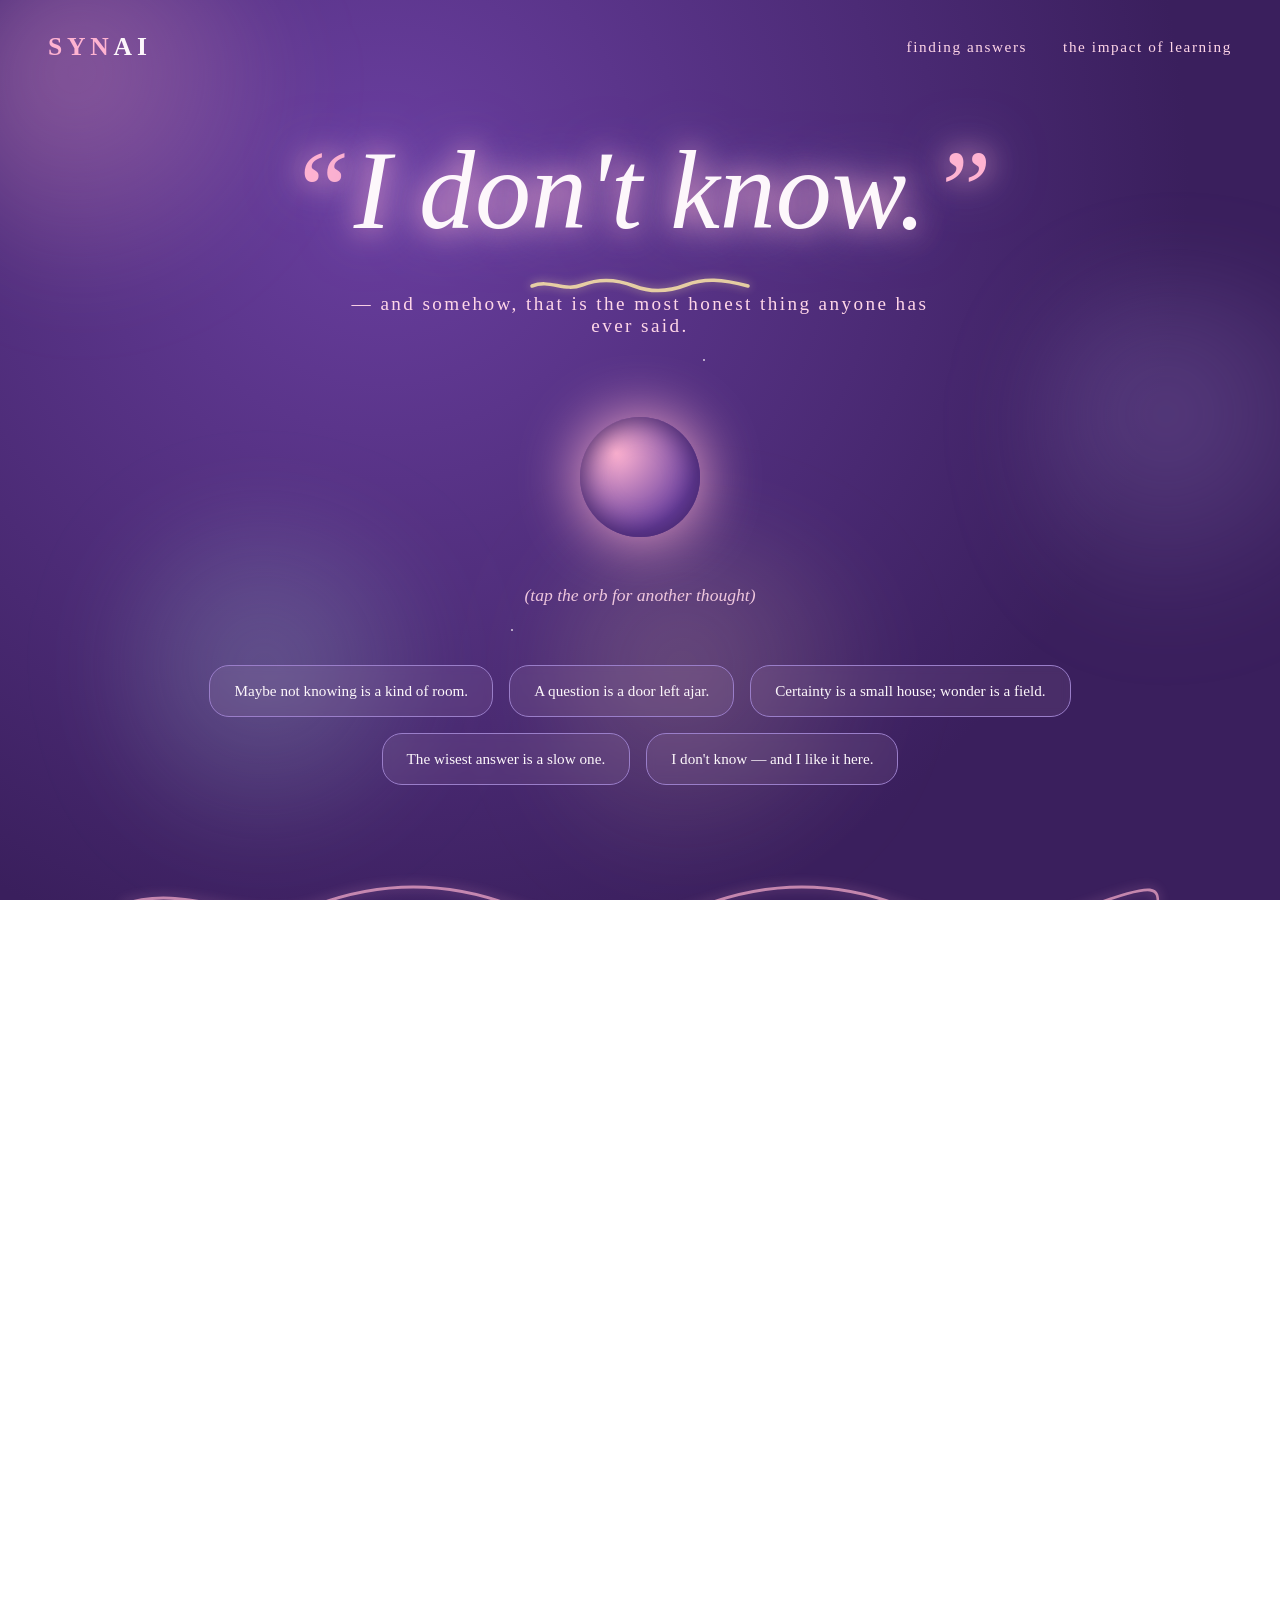
==== index.html @ f1723dc4 "Add playful squiggles, drifting blobs, and interactive cursor sparkles - Self-drawing hand-drawn squ" ====
<!DOCTYPE html>
<html lang="en">
<head>
<meta charset="UTF-8">
<title>Synai.com — I don't know.</title>
<style>
  :root {
    --purple-deep: #3a1f5d;
    --purple: #6a3fa0;
    --purple-soft: #9a7ec9;
    --pink: #ffd6e8;
    --pink-bright: #ffb3d1;
    --cream: #fdf7fb;
    --gold: #ffe9a8;
    --mint: #b8f0e0;
  }
  * { box-sizing: border-box; margin: 0; padding: 0; }
  html, body {
    height: 100%;
    font-family: 'Georgia', serif;
    background: radial-gradient(circle at 30% 20%, var(--purple) 0%, var(--purple-deep) 70%);
    color: var(--cream);
    overflow-x: hidden;
  }
  .stars {
    position: fixed;
    inset: 0;
    background-image:
      radial-gradient(1px 1px at 20% 30%, var(--pink) 50%, transparent 51%),
      radial-gradient(1px 1px at 70% 80%, var(--pink-bright) 50%, transparent 51%),
      radial-gradient(1.5px 1.5px at 40% 70%, var(--cream) 50%, transparent 51%),
      radial-gradient(1px 1px at 85% 15%, var(--pink) 50%, transparent 51%),
      radial-gradient(1px 1px at 10% 85%, var(--pink-bright) 50%, transparent 51%),
      radial-gradient(2px 2px at 55% 40%, var(--cream) 50%, transparent 51%);
    opacity: 0.6;
    animation: twinkle 4s ease-in-out infinite alternate;
    pointer-events: none;
  }
  @keyframes twinkle {
    from { opacity: 0.3; }
    to   { opacity: 0.8; }
  }
  header {
    padding: 2rem 3rem;
    display: flex;
    justify-content: space-between;
    align-items: center;
    position: relative;
    z-index: 2;
  }
  .logo {
    font-size: 1.6rem;
    letter-spacing: 0.3rem;
    color: var(--pink-bright);
    font-weight: bold;
  }
  .logo span { color: var(--cream); }
  nav a {
    color: var(--pink);
    text-decoration: none;
    margin-left: 2rem;
    font-size: 0.95rem;
    letter-spacing: 0.1rem;
    transition: color 0.2s;
  }
  nav a:hover { color: var(--cream); }

  main {
    min-height: 70vh;
    display: flex;
    flex-direction: column;
    align-items: center;
    justify-content: center;
    text-align: center;
    padding: 2rem;
    position: relative;
    z-index: 2;
  }
  h1 {
    font-size: clamp(3rem, 10vw, 7rem);
    font-style: italic;
    font-weight: normal;
    color: var(--cream);
    text-shadow: 0 0 30px var(--pink-bright), 0 0 60px var(--purple-soft);
    margin-bottom: 1rem;
    animation: float 6s ease-in-out infinite;
  }
  @keyframes float {
    0%, 100% { transform: translateY(0); }
    50%      { transform: translateY(-10px); }
  }
  h1::before { content: "\201C"; color: var(--pink-bright); margin-right: 0.2rem; }
  h1::after  { content: "\201D"; color: var(--pink-bright); margin-left: 0.2rem; }

  .subtitle {
    font-size: 1.2rem;
    color: var(--pink);
    margin-bottom: 3rem;
    letter-spacing: 0.15rem;
    max-width: 600px;
  }

  .orb {
    width: 120px;
    height: 120px;
    border-radius: 50%;
    background: radial-gradient(circle at 30% 30%, var(--pink-bright), var(--purple) 70%);
    box-shadow: 0 0 60px var(--pink-bright), inset 0 0 30px var(--purple-deep);
    margin: 2rem auto;
    cursor: pointer;
    transition: transform 0.3s;
    animation: pulse 3s ease-in-out infinite;
  }
  .orb:hover { transform: scale(1.1) rotate(15deg); }
  @keyframes pulse {
    0%, 100% { box-shadow: 0 0 40px var(--pink-bright), inset 0 0 30px var(--purple-deep); }
    50%      { box-shadow: 0 0 80px var(--pink-bright), inset 0 0 40px var(--purple-deep); }
  }

  .whisper {
    font-style: italic;
    color: var(--pink);
    min-height: 2rem;
    font-size: 1.1rem;
    margin-top: 1rem;
    opacity: 0.9;
  }

  .thoughts {
    display: flex;
    flex-wrap: wrap;
    justify-content: center;
    gap: 1rem;
    max-width: 900px;
    margin: 3rem auto;
    padding: 0 1rem;
  }
  .thought {
    background: rgba(255, 214, 232, 0.08);
    border: 1px solid var(--purple-soft);
    border-radius: 20px;
    padding: 1rem 1.5rem;
    color: var(--cream);
    font-size: 0.95rem;
    backdrop-filter: blur(4px);
    transition: all 0.3s;
  }
  .thought:hover {
    background: rgba(255, 179, 209, 0.2);
    transform: translateY(-4px);
    border-color: var(--pink-bright);
  }

  /* ───── Dashboard ───── */
  .dashboard {
    position: relative;
    z-index: 2;
    max-width: 1200px;
    margin: 4rem auto 2rem;
    padding: 3rem 2rem;
    background: rgba(58, 31, 93, 0.45);
    border-top: 1px solid var(--purple-soft);
    border-bottom: 1px solid var(--purple-soft);
    backdrop-filter: blur(6px);
  }
  .dashboard h2 {
    font-size: 2.2rem;
    font-style: italic;
    color: var(--pink-bright);
    text-align: center;
    margin-bottom: 0.5rem;
    font-weight: normal;
  }
  .dashboard .tagline {
    text-align: center;
    color: var(--pink);
    font-size: 0.95rem;
    margin-bottom: 2.5rem;
    letter-spacing: 0.1rem;
  }
  .stat-row {
    display: grid;
    grid-template-columns: repeat(auto-fit, minmax(180px, 1fr));
    gap: 1rem;
    margin-bottom: 2.5rem;
  }
  .stat {
    text-align: center;
    padding: 1.2rem;
    border-radius: 14px;
    background: linear-gradient(145deg, rgba(255,179,209,0.12), rgba(154,126,201,0.12));
    border: 1px solid var(--purple-soft);
  }
  .stat .num {
    font-size: 2rem;
    color: var(--pink-bright);
    font-weight: bold;
    display: block;
  }
  .stat .label {
    font-size: 0.8rem;
    color: var(--cream);
    letter-spacing: 0.15rem;
    text-transform: uppercase;
    margin-top: 0.3rem;
    display: block;
  }

  .grid {
    display: grid;
    grid-template-columns: repeat(auto-fit, minmax(260px, 1fr));
    gap: 1.2rem;
    margin-bottom: 2.5rem;
  }
  .card {
    background: rgba(253, 247, 251, 0.06);
    border: 1px solid var(--purple-soft);
    border-radius: 16px;
    padding: 1.3rem;
    transition: all 0.3s;
  }
  .card:hover {
    transform: translateY(-6px);
    border-color: var(--pink-bright);
    box-shadow: 0 10px 40px rgba(255, 179, 209, 0.25);
  }
  .card .avatar {
    width: 52px;
    height: 52px;
    border-radius: 50%;
    display: inline-flex;
    align-items: center;
    justify-content: center;
    font-size: 1.4rem;
    font-weight: bold;
    color: var(--purple-deep);
    background: radial-gradient(circle at 30% 30%, var(--pink), var(--pink-bright));
    margin-bottom: 0.8rem;
  }
  .card h3 {
    color: var(--cream);
    font-size: 1.1rem;
    margin-bottom: 0.1rem;
  }
  .card .role {
    color: var(--purple-soft);
    font-size: 0.8rem;
    letter-spacing: 0.1rem;
    text-transform: uppercase;
    margin-bottom: 0.8rem;
  }
  .card blockquote {
    color: var(--pink);
    font-style: italic;
    font-size: 0.92rem;
    border-left: 2px solid var(--pink-bright);
    padding-left: 0.8rem;
    margin-bottom: 0.8rem;
    line-height: 1.5;
  }
  .card .meta {
    display: flex;
    justify-content: space-between;
    align-items: center;
    font-size: 0.78rem;
    color: var(--cream);
    opacity: 0.8;
    margin-top: 0.6rem;
  }
  .bar {
    height: 6px;
    background: rgba(255, 214, 232, 0.15);
    border-radius: 3px;
    overflow: hidden;
    margin-top: 0.4rem;
  }
  .bar > span {
    display: block;
    height: 100%;
    background: linear-gradient(90deg, var(--purple-soft), var(--pink-bright));
    border-radius: 3px;
  }
  .bar-label {
    font-size: 0.72rem;
    color: var(--purple-soft);
    letter-spacing: 0.1rem;
    text-transform: uppercase;
    margin-top: 0.8rem;
  }

  table.ranking {
    width: 100%;
    border-collapse: collapse;
    font-size: 0.9rem;
    color: var(--cream);
  }
  table.ranking th, table.ranking td {
    padding: 0.7rem 0.8rem;
    text-align: left;
    border-bottom: 1px solid rgba(154, 126, 201, 0.3);
  }
  table.ranking th {
    color: var(--pink-bright);
    font-weight: normal;
    letter-spacing: 0.1rem;
    text-transform: uppercase;
    font-size: 0.75rem;
  }
  table.ranking tr:hover td { background: rgba(255, 179, 209, 0.06); }
  table.ranking td.rank { color: var(--pink-bright); font-weight: bold; width: 40px; }

  /* ───── Feature sections ───── */
  .feature {
    position: relative;
    z-index: 2;
    max-width: 1100px;
    margin: 4rem auto;
    padding: 3rem 2rem;
    text-align: center;
  }
  .feature h2 {
    font-size: clamp(2rem, 5vw, 3rem);
    font-style: italic;
    font-weight: normal;
    color: var(--cream);
    margin-bottom: 0.3rem;
    text-shadow: 0 0 25px var(--purple-soft);
  }
  .feature .kicker {
    color: var(--pink-bright);
    font-size: 0.8rem;
    letter-spacing: 0.4rem;
    text-transform: uppercase;
    margin-bottom: 0.4rem;
    display: block;
  }
  .feature .intro {
    color: var(--pink);
    max-width: 640px;
    margin: 0 auto 2.5rem;
    font-size: 1rem;
    line-height: 1.7;
  }

  /* Compass (finding answers) */
  .compass {
    width: 180px;
    height: 180px;
    margin: 1rem auto;
    border-radius: 50%;
    background:
      radial-gradient(circle at 50% 50%, var(--cream) 0 6px, transparent 7px),
      conic-gradient(from 0deg, var(--pink-bright), var(--purple-soft), var(--pink), var(--purple), var(--pink-bright));
    position: relative;
    cursor: pointer;
    box-shadow: 0 0 50px var(--pink-bright), inset 0 0 30px var(--purple-deep);
    transition: transform 0.6s cubic-bezier(.2,.9,.3,1.3);
    animation: float 7s ease-in-out infinite;
  }
  .compass::before {
    content: "";
    position: absolute;
    inset: 12px;
    border-radius: 50%;
    background: radial-gradient(circle at 40% 35%, var(--purple) 0%, var(--purple-deep) 80%);
  }
  .compass::after {
    content: "\2726";
    position: absolute;
    inset: 0;
    display: flex;
    align-items: center;
    justify-content: center;
    color: var(--pink-bright);
    font-size: 2.5rem;
    text-shadow: 0 0 20px var(--pink);
  }
  .compass:hover { transform: rotate(45deg) scale(1.05); }

  .scripture {
    max-width: 620px;
    margin: 1.5rem auto 0;
    padding: 1.5rem 1.8rem;
    background: rgba(255, 214, 232, 0.08);
    border: 1px solid var(--purple-soft);
    border-radius: 18px;
    color: var(--cream);
    font-style: italic;
    line-height: 1.65;
    min-height: 120px;
    transition: opacity 0.3s;
  }
  .scripture .ref {
    display: block;
    margin-top: 0.8rem;
    font-style: normal;
    color: var(--pink-bright);
    font-size: 0.85rem;
    letter-spacing: 0.15rem;
    text-transform: uppercase;
  }

  .principles {
    display: grid;
    grid-template-columns: repeat(auto-fit, minmax(220px, 1fr));
    gap: 1rem;
    margin-top: 2.5rem;
    text-align: left;
  }
  .principle {
    background: rgba(253, 247, 251, 0.05);
    border: 1px solid var(--purple-soft);
    border-radius: 14px;
    padding: 1.2rem;
    transition: all 0.3s;
  }
  .principle:hover {
    border-color: var(--pink-bright);
    transform: translateY(-4px);
    background: rgba(255, 179, 209, 0.08);
  }
  .principle .icon {
    font-size: 1.6rem;
    margin-bottom: 0.5rem;
    display: block;
  }
  .principle h4 {
    color: var(--pink-bright);
    font-weight: normal;
    letter-spacing: 0.08rem;
    font-size: 1rem;
    margin-bottom: 0.4rem;
  }
  .principle p {
    color: var(--cream);
    font-size: 0.88rem;
    line-height: 1.55;
    opacity: 0.9;
  }

  /* Impact of learning */
  .habits {
    display: grid;
    grid-template-columns: repeat(auto-fit, minmax(200px, 1fr));
    gap: 1rem;
    margin: 1rem 0 2.5rem;
    text-align: left;
  }
  .habit {
    background: linear-gradient(145deg, rgba(255,179,209,0.10), rgba(106,63,160,0.15));
    border: 1px solid var(--purple-soft);
    border-radius: 14px;
    padding: 1.2rem;
    position: relative;
    transition: all 0.3s;
  }
  .habit:hover {
    transform: translateY(-4px);
    border-color: var(--pink-bright);
    box-shadow: 0 10px 30px rgba(255,179,209,0.2);
  }
  .habit .min {
    position: absolute;
    top: 0.8rem;
    right: 0.9rem;
    font-size: 0.72rem;
    color: var(--pink-bright);
    letter-spacing: 0.12rem;
    background: rgba(58, 31, 93, 0.6);
    padding: 0.2rem 0.5rem;
    border-radius: 10px;
    border: 1px solid var(--purple-soft);
  }
  .habit h4 {
    color: var(--cream);
    font-size: 1rem;
    margin-bottom: 0.4rem;
  }
  .habit p {
    color: var(--pink);
    font-size: 0.86rem;
    line-height: 1.55;
  }

  .spark {
    display: inline-block;
    margin: 1rem 0;
    padding: 0.9rem 2rem;
    background: linear-gradient(90deg, var(--pink-bright), var(--purple-soft));
    color: var(--purple-deep);
    border: none;
    border-radius: 40px;
    font-size: 1rem;
    letter-spacing: 0.15rem;
    text-transform: uppercase;
    font-weight: bold;
    cursor: pointer;
    transition: transform 0.2s, box-shadow 0.2s;
    box-shadow: 0 0 25px rgba(255,179,209,0.5);
  }
  .spark:hover { transform: translateY(-3px); box-shadow: 0 0 40px var(--pink-bright); }

  .motivation {
    margin-top: 1.2rem;
    min-height: 3rem;
    font-style: italic;
    color: var(--cream);
    font-size: 1.1rem;
    max-width: 620px;
    margin-left: auto;
    margin-right: auto;
    transition: opacity 0.3s;
  }

  .growth {
    display: flex;
    justify-content: center;
    align-items: flex-end;
    gap: 0.6rem;
    margin: 2.5rem auto 0;
    height: 140px;
    max-width: 500px;
  }
  .growth .bar {
    flex: 1;
    background: linear-gradient(to top, var(--purple-soft), var(--pink-bright));
    border-radius: 6px 6px 0 0;
    position: relative;
    transition: height 0.8s cubic-bezier(.2,.9,.3,1);
    min-height: 8%;
  }
  .growth .bar span {
    position: absolute;
    bottom: -1.4rem;
    width: 100%;
    text-align: center;
    font-size: 0.7rem;
    color: var(--purple-soft);
    letter-spacing: 0.1rem;
  }
  .growth-caption {
    margin-top: 2.5rem;
    color: var(--pink);
    font-size: 0.88rem;
    letter-spacing: 0.1rem;
  }

  footer {
    text-align: center;
    padding: 2rem;
    color: var(--purple-soft);
    font-size: 0.85rem;
    letter-spacing: 0.2rem;
    position: relative;
    z-index: 2;
  }
  footer em { color: var(--pink); }

  /* ───── Drifting blobs (ambient organic shapes) ───── */
  .blobs { position: fixed; inset: 0; z-index: 1; pointer-events: none; overflow: hidden; }
  .blob {
    position: absolute;
    width: 360px; height: 360px;
    border-radius: 42% 58% 63% 37% / 41% 44% 56% 59%;
    filter: blur(36px);
    opacity: 0.30;
    mix-blend-mode: screen;
    animation: morph 18s ease-in-out infinite, drift 26s ease-in-out infinite;
  }
  .blob.b1 { top: -6%;  left: -4%;  background: radial-gradient(circle at 35% 35%, var(--pink-bright), transparent 70%); }
  .blob.b2 { top: 30%;  right: -8%; background: radial-gradient(circle at 40% 40%, var(--purple-soft), transparent 70%); animation-delay: -6s, -9s; }
  .blob.b3 { bottom: 4%; left: 8%;  background: radial-gradient(circle at 45% 45%, var(--mint), transparent 70%); animation-delay: -11s, -4s; opacity: 0.22; }
  .blob.b4 { top: 58%;  left: 42%;  background: radial-gradient(circle at 40% 40%, var(--gold), transparent 70%); animation-delay: -3s, -14s; opacity: 0.18; }
  @keyframes morph {
    0%, 100% { border-radius: 42% 58% 63% 37% / 41% 44% 56% 59%; }
    33%      { border-radius: 67% 33% 41% 59% / 62% 51% 49% 38%; }
    66%      { border-radius: 38% 62% 56% 44% / 49% 37% 63% 51%; }
  }
  @keyframes drift {
    0%, 100% { transform: translate(0, 0) scale(1); }
    50%      { transform: translate(40px, -30px) scale(1.12); }
  }

  /* ───── Hand-drawn squiggle dividers ───── */
  .squiggle-divider {
    position: relative;
    z-index: 2;
    max-width: 1100px;
    margin: 1rem auto;
    padding: 0 2rem;
    line-height: 0;
  }
  .squiggle-divider svg { width: 100%; height: 48px; overflow: visible; }
  .squiggle-divider path {
    fill: none;
    stroke: var(--pink-bright);
    stroke-width: 3;
    stroke-linecap: round;
    opacity: 0.7;
    filter: drop-shadow(0 0 6px rgba(255,179,209,0.6));
    stroke-dasharray: 2400;
    stroke-dashoffset: 2400;
    transition: stroke-dashoffset 1.6s ease;
  }
  .squiggle-divider.drawn path { stroke-dashoffset: 0; }

  /* squiggle underline under headings */
  .squiggle-underline {
    display: block;
    width: clamp(120px, 22vw, 220px);
    height: 16px;
    margin: 0.4rem auto 0;
    overflow: visible;
  }
  .squiggle-underline path {
    fill: none;
    stroke: var(--gold);
    stroke-width: 3.5;
    stroke-linecap: round;
    opacity: 0.85;
    stroke-dasharray: 400;
    stroke-dashoffset: 400;
    animation: draw-under 1.4s ease forwards;
    filter: drop-shadow(0 0 5px rgba(255,233,168,0.6));
  }
  @keyframes draw-under { to { stroke-dashoffset: 0; } }

  /* ───── Scroll reveal ───── */
  .reveal { opacity: 0; transform: translateY(28px); transition: opacity 0.7s ease, transform 0.7s cubic-bezier(.2,.9,.3,1.2); }
  .reveal.in { opacity: 1; transform: none; }

  /* ───── Cursor sparkle trail ───── */
  .sparkle {
    position: fixed;
    z-index: 9999;
    pointer-events: none;
    width: 10px; height: 10px;
    color: var(--gold);
    font-size: 12px;
    line-height: 1;
    transform: translate(-50%, -50%) scale(1) rotate(0deg);
    animation: sparkle-fade 0.9s ease-out forwards;
    text-shadow: 0 0 6px var(--pink-bright);
  }
  @keyframes sparkle-fade {
    0%   { opacity: 1; transform: translate(-50%, -50%) scale(0.4) rotate(0deg); }
    60%  { opacity: 0.9; }
    100% { opacity: 0; transform: translate(-50%, -120%) scale(1.1) rotate(140deg); }
  }

  /* wobble on the playful shapes */
  .orb:active, .compass:active { animation: wobble 0.5s ease; }
  @keyframes wobble {
    0%,100% { transform: rotate(0); }
    25% { transform: rotate(-8deg) scale(1.05); }
    75% { transform: rotate(8deg) scale(1.05); }
  }

  @media (prefers-reduced-motion: reduce) {
    .blob, .stars, h1, .orb, .compass { animation: none !important; }
    .reveal { opacity: 1; transform: none; transition: none; }
    .squiggle-divider path { transition: none; stroke-dashoffset: 0; }
    .squiggle-underline path { animation: none; stroke-dashoffset: 0; }
    .sparkle { display: none; }
  }
</style>
</head>
<body>
  <div class="stars"></div>
  <div class="blobs" aria-hidden="true">
    <div class="blob b1"></div>
    <div class="blob b2"></div>
    <div class="blob b3"></div>
    <div class="blob b4"></div>
  </div>

  <header>
    <div class="logo">SYN<span>AI</span></div>
    <nav>
      <a href="#finding-answers">finding answers</a>
      <a href="#impact-of-learning">the impact of learning</a>
    </nav>
  </header>

  <main>
    <h1>I don't know.</h1>
    <svg class="squiggle-underline" viewBox="0 0 220 16" preserveAspectRatio="none" aria-hidden="true">
      <path d="M2,9 C20,2 34,15 52,8 S86,2 104,9 138,15 156,8 192,2 218,9"/>
    </svg>
    <p class="subtitle">— and somehow, that is the most honest thing anyone has ever said.</p>

    <div class="orb" onclick="whisper()" title="click me"></div>
    <p class="whisper" id="whisper">(tap the orb for another thought)</p>

    <div class="thoughts" id="wonder">
      <div class="thought">Maybe not knowing is a kind of room.</div>
      <div class="thought">A question is a door left ajar.</div>
      <div class="thought">Certainty is a small house; wonder is a field.</div>
      <div class="thought">The wisest answer is a slow one.</div>
      <div class="thought">I don't know — and I like it here.</div>
    </div>
  </main>

  <div class="squiggle-divider" aria-hidden="true">
    <svg viewBox="0 0 1200 48" preserveAspectRatio="none">
      <path d="M0,24 C75,0 150,48 225,24 S375,0 450,24 600,48 675,24 825,0 900,24 1050,48 1125,24 1200,8 1200,24"/>
    </svg>
  </div>

  <section class="dashboard">
    <h2>The "I Don't Know" Hall of Fame</h2>
    <svg class="squiggle-underline" viewBox="0 0 220 16" preserveAspectRatio="none" aria-hidden="true">
      <path d="M2,9 C20,2 34,15 52,8 S86,2 104,9 138,15 156,8 192,2 218,9"/>
    </svg>
    <p class="tagline">mock data &middot; people who admitted not knowing &mdash; and thrived anyway</p>

    <div class="stat-row">
      <div class="stat"><span class="num">12</span><span class="label">Legends Tracked</span></div>
      <div class="stat"><span class="num">87%</span><span class="label">Avg. Humility Index</span></div>
      <div class="stat"><span class="num">4,312</span><span class="label">Questions Asked</span></div>
      <div class="stat"><span class="num">&infin;</span><span class="label">Things Unlearned</span></div>
    </div>

    <div class="grid">
      <div class="card">
        <div class="avatar">S</div>
        <h3>Socrates</h3>
        <div class="role">Philosopher &middot; 470 BC</div>
        <blockquote>"I know that I know nothing."</blockquote>
        <div class="bar-label">Wisdom Score</div>
        <div class="bar"><span style="width: 99%"></span></div>
        <div class="meta"><span>Athens</span><span>99/100</span></div>
      </div>

      <div class="card">
        <div class="avatar">E</div>
        <h3>Albert Einstein</h3>
        <div class="role">Physicist &middot; 1879&ndash;1955</div>
        <blockquote>"The more I learn, the more I realize how much I don't know."</blockquote>
        <div class="bar-label">Curiosity Score</div>
        <div class="bar"><span style="width: 97%"></span></div>
        <div class="meta"><span>Nobel Prize, 1921</span><span>97/100</span></div>
      </div>

      <div class="card">
        <div class="avatar">M</div>
        <h3>Marie Curie</h3>
        <div class="role">Chemist &middot; 1867&ndash;1934</div>
        <blockquote>"Nothing in life is to be feared, it is only to be understood."</blockquote>
        <div class="bar-label">Discovery Score</div>
        <div class="bar"><span style="width: 95%"></span></div>
        <div class="meta"><span>2&times; Nobel</span><span>95/100</span></div>
      </div>

      <div class="card">
        <div class="avatar">J</div>
        <h3>Steve Jobs</h3>
        <div class="role">Founder &middot; 1955&ndash;2011</div>
        <blockquote>"Stay hungry, stay foolish."</blockquote>
        <div class="bar-label">Reinvention Score</div>
        <div class="bar"><span style="width: 92%"></span></div>
        <div class="meta"><span>Apple Inc.</span><span>92/100</span></div>
      </div>

      <div class="card">
        <div class="avatar">F</div>
        <h3>Richard Feynman</h3>
        <div class="role">Physicist &middot; 1918&ndash;1988</div>
        <blockquote>"I would rather have questions that can't be answered than answers that can't be questioned."</blockquote>
        <div class="bar-label">Playfulness Score</div>
        <div class="bar"><span style="width: 94%"></span></div>
        <div class="meta"><span>Caltech</span><span>94/100</span></div>
      </div>

      <div class="card">
        <div class="avatar">O</div>
        <h3>Oprah Winfrey</h3>
        <div class="role">Media Mogul &middot; b. 1954</div>
        <blockquote>"Doing the best at this moment puts you in the best place for the next moment."</blockquote>
        <div class="bar-label">Empathy Score</div>
        <div class="bar"><span style="width: 93%"></span></div>
        <div class="meta"><span>Harpo Productions</span><span>93/100</span></div>
      </div>

      <div class="card">
        <div class="avatar">D</div>
        <h3>Leonardo da Vinci</h3>
        <div class="role">Polymath &middot; 1452&ndash;1519</div>
        <blockquote>"I have been impressed with the urgency of doing. Knowing is not enough."</blockquote>
        <div class="bar-label">Polymath Score</div>
        <div class="bar"><span style="width: 96%"></span></div>
        <div class="meta"><span>Florence</span><span>96/100</span></div>
      </div>

      <div class="card">
        <div class="avatar">L</div>
        <h3>Abraham Lincoln</h3>
        <div class="role">President &middot; 1809&ndash;1865</div>
        <blockquote>"I don't know who my grandfather was; I am much more concerned to know what his grandson will be."</blockquote>
        <div class="bar-label">Resolve Score</div>
        <div class="bar"><span style="width: 90%"></span></div>
        <div class="meta"><span>16th U.S. Pres.</span><span>90/100</span></div>
      </div>
    </div>

    <table class="ranking">
      <thead>
        <tr><th>#</th><th>Name</th><th>Famously Didn't Know</th><th>Did Anyway</th><th>Legacy</th></tr>
      </thead>
      <tbody>
        <tr><td class="rank">1</td><td>Socrates</td><td>Anything, allegedly</td><td>Founded Western philosophy</td><td>2,500+ yrs</td></tr>
        <tr><td class="rank">2</td><td>Einstein</td><td>Why quantum felt wrong</td><td>Redefined space &amp; time</td><td>Relativity</td></tr>
        <tr><td class="rank">3</td><td>Leonardo da Vinci</td><td>How to finish a project</td><td>Painted the Mona Lisa</td><td>Renaissance</td></tr>
        <tr><td class="rank">4</td><td>Marie Curie</td><td>The dangers of radium</td><td>Discovered it anyway</td><td>Two Nobels</td></tr>
        <tr><td class="rank">5</td><td>Feynman</td><td>How magnets really work</td><td>Won a Nobel in physics</td><td>QED</td></tr>
        <tr><td class="rank">6</td><td>Steve Jobs</td><td>How to read a roadmap</td><td>Built Apple &amp; Pixar</td><td>iPhone</td></tr>
        <tr><td class="rank">7</td><td>Oprah Winfrey</td><td>What she'd be at 20</td><td>Became a cultural icon</td><td>Harpo</td></tr>
        <tr><td class="rank">8</td><td>Lincoln</td><td>If he'd win re-election</td><td>Ended slavery</td><td>Union intact</td></tr>
      </tbody>
    </table>
  </section>

  <div class="squiggle-divider" aria-hidden="true">
    <svg viewBox="0 0 1200 48" preserveAspectRatio="none">
      <path d="M0,24 C75,0 150,48 225,24 S375,0 450,24 600,48 675,24 825,0 900,24 1050,48 1125,24 1200,8 1200,24"/>
    </svg>
  </div>

  <section class="feature" id="finding-answers">
    <span class="kicker">&sect; 01 &middot; a guide for the curious</span>
    <h2>Finding Answers</h2>
    <svg class="squiggle-underline" viewBox="0 0 220 16" preserveAspectRatio="none" aria-hidden="true">
      <path d="M2,9 C20,2 34,15 52,8 S86,2 104,9 138,15 156,8 192,2 218,9"/>
    </svg>
    <p class="intro">
      Not knowing is the beginning, not the end. The scriptures teach that wisdom is
      <em>asked for</em> &mdash; faithfully, patiently, and often out loud. Spin the compass
      below, and let it point you somewhere honest.
    </p>

    <div class="compass" id="compass" onclick="spinCompass()" title="spin for guidance"></div>
    <div class="scripture" id="scripture">
      <em>"If any of you lack wisdom, let him ask of God, that giveth to all men liberally,
      and upbraideth not; and it shall be given him."</em>
      <span class="ref">&mdash; James 1:5</span>
    </div>

    <div class="principles">
      <div class="principle">
        <span class="icon">&#10024;</span>
        <h4>Ask, Then Ask Again</h4>
        <p>"Ask, and ye shall receive; knock, and it shall be opened unto you." Questions
        are not weakness &mdash; they are the door. (3&nbsp;Nephi 14:7)</p>
      </div>
      <div class="principle">
        <span class="icon">&#128218;</span>
        <h4>Study It Out</h4>
        <p>"You must study it out in your mind; then you must ask me if it be right."
        Revelation rewards the prepared thinker. (D&amp;C 9:8)</p>
      </div>
      <div class="principle">
        <span class="icon">&#127793;</span>
        <h4>Plant the Seed</h4>
        <p>Alma taught that faith begins as an experiment &mdash; a seed planted, watered, and
        watched. Truth swells when given room to grow. (Alma 32)</p>
      </div>
      <div class="principle">
        <span class="icon">&#128172;</span>
        <h4>Sincere Heart, Real Intent</h4>
        <p>Moroni's promise is a blueprint for every honest searcher: ask with real intent,
        and the Spirit will manifest truth. (Moroni 10:4&ndash;5)</p>
      </div>
      <div class="principle">
        <span class="icon">&#127775;</span>
        <h4>Line Upon Line</h4>
        <p>"Precept upon precept; here a little, and there a little." Understanding is
        layered, not downloaded. (2&nbsp;Nephi 28:30)</p>
      </div>
      <div class="principle">
        <span class="icon">&#128221;</span>
        <h4>Write It Down</h4>
        <p>Nephi wrote for his soul's profit. Journaling your questions makes the answers
        legible when they finally arrive. (2&nbsp;Nephi 4:15)</p>
      </div>
    </div>
  </section>

  <div class="squiggle-divider" aria-hidden="true">
    <svg viewBox="0 0 1200 48" preserveAspectRatio="none">
      <path d="M0,24 C75,0 150,48 225,24 S375,0 450,24 600,48 675,24 825,0 900,24 1050,48 1125,24 1200,8 1200,24"/>
    </svg>
  </div>

  <section class="feature" id="impact-of-learning">
    <span class="kicker">&sect; 02 &middot; small things, great things</span>
    <h2>The Impact of Learning</h2>
    <svg class="squiggle-underline" viewBox="0 0 220 16" preserveAspectRatio="none" aria-hidden="true">
      <path d="M2,9 C20,2 34,15 52,8 S86,2 104,9 138,15 156,8 192,2 218,9"/>
    </svg>
    <p class="intro">
      "By small and simple things are great things brought to pass." (Alma 37:6)
      The human mind is a garden that grows in inches. Tap the spark for a daily nudge,
      then pick a habit that fits today.
    </p>

    <button class="spark" onclick="sparkIt()">&#9889; Spark a thought</button>
    <p class="motivation" id="motivation">You are capable of more than yesterday. Start here.</p>

    <div class="habits">
      <div class="habit">
        <span class="min">10 MIN</span>
        <h4>Read Something Unfamiliar</h4>
        <p>A scripture, a paragraph, a podcast. Strangeness is where the brain grows.</p>
      </div>
      <div class="habit">
        <span class="min">2 MIN</span>
        <h4>Write One Question</h4>
        <p>The question you carry all day is the one your mind will quietly answer.</p>
      </div>
      <div class="habit">
        <span class="min">5 MIN</span>
        <h4>Teach It Out Loud</h4>
        <p>If you can explain it to an empty room, you actually know it. If you can't, you've found your next lesson.</p>
      </div>
      <div class="habit">
        <span class="min">1 MIN</span>
        <h4>Pray Before You Study</h4>
        <p>A short, sincere prayer invites the Spirit to be your tutor &mdash; the best one you'll ever have.</p>
      </div>
      <div class="habit">
        <span class="min">15 MIN</span>
        <h4>Walk &amp; Wonder</h4>
        <p>Da Vinci walked. Einstein walked. Nephi pondered. Motion unlocks what desks lock up.</p>
      </div>
      <div class="habit">
        <span class="min">3 MIN</span>
        <h4>Record Today's Insight</h4>
        <p>One sentence in a journal. Over a year that's 365 glimpses of a growing self.</p>
      </div>
      <div class="habit">
        <span class="min">7 MIN</span>
        <h4>Ask a Person Smarter Than You</h4>
        <p>Humility is the fastest shortcut in the world. Borrow a brain &mdash; they'll feel honored.</p>
      </div>
      <div class="habit">
        <span class="min">ALL DAY</span>
        <h4>Look for One Tender Mercy</h4>
        <p>Noticing trains the soul. Gratitude is the soil all learning grows in.</p>
      </div>
    </div>

    <div class="growth" aria-label="compounding growth of small daily actions">
      <div class="bar" style="height: 10%"><span>day 1</span></div>
      <div class="bar" style="height: 18%"><span>week 1</span></div>
      <div class="bar" style="height: 32%"><span>month 1</span></div>
      <div class="bar" style="height: 55%"><span>6 mo.</span></div>
      <div class="bar" style="height: 78%"><span>1 yr.</span></div>
      <div class="bar" style="height: 100%"><span>5 yr.</span></div>
    </div>
    <p class="growth-caption">
      &mdash; the quiet math of consistency &mdash;
    </p>
  </section>

  <div class="squiggle-divider" aria-hidden="true">
    <svg viewBox="0 0 1200 48" preserveAspectRatio="none">
      <path d="M0,24 C75,0 150,48 225,24 S375,0 450,24 600,48 675,24 825,0 900,24 1050,48 1125,24 1200,8 1200,24"/>
    </svg>
  </div>

  <footer>
    <em>Synai.com</em> &mdash; a quiet corner for the unanswered.
  </footer>

<script>
  const whispers = [
    "...but I'm curious.",
    "...and that's okay.",
    "...yet.",
    "...ask again tomorrow.",
    "...perhaps the question is the answer.",
    "...maybe nobody does.",
    "...and the mystery is the gift.",
    "...but I'm listening."
  ];
  function whisper() {
    const el = document.getElementById('whisper');
    let next;
    do { next = whispers[Math.floor(Math.random() * whispers.length)]; }
    while (next === el.textContent);
    el.style.opacity = 0;
    setTimeout(() => { el.textContent = next; el.style.opacity = 0.9; }, 200);
  }
  document.getElementById('whisper').style.transition = 'opacity 0.3s';

  /* ─── Finding Answers: compass ─── */
  const scriptures = [
    { text: "If any of you lack wisdom, let him ask of God, that giveth to all men liberally, and upbraideth not; and it shall be given him.", ref: "James 1:5" },
    { text: "Ask, and ye shall receive; knock, and it shall be opened unto you.", ref: "3 Nephi 14:7" },
    { text: "And when ye shall receive these things, I would exhort you that ye would ask God... if these things are not true; and if ye shall ask with a sincere heart, with real intent, having faith in Christ, he will manifest the truth of it unto you.", ref: "Moroni 10:4" },
    { text: "You must study it out in your mind; then you must ask me if it be right, and if it is right I will cause that your bosom shall burn within you.", ref: "Doctrine & Covenants 9:8" },
    { text: "Now, we will compare the word unto a seed. Now, if ye give place, that a seed may be planted in your heart... it will begin to swell within your breasts.", ref: "Alma 32:28" },
    { text: "For behold, thus saith the Lord God: I will give unto the children of men line upon line, precept upon precept, here a little and there a little.", ref: "2 Nephi 28:30" },
    { text: "Feast upon the words of Christ; for behold, the words of Christ will tell you all things what ye should do.", ref: "2 Nephi 32:3" },
    { text: "By small and simple things are great things brought to pass; and small means in many instances doth confound the wise.", ref: "Alma 37:6" },
    { text: "Trust in the Lord with all thine heart; and lean not unto thine own understanding. In all thy ways acknowledge him, and he shall direct thy paths.", ref: "Proverbs 3:5-6" },
    { text: "Be still, and know that I am God.", ref: "Psalm 46:10" },
    { text: "Look unto me in every thought; doubt not, fear not.", ref: "Doctrine & Covenants 6:36" }
  ];
  let lastScripture = -1;
  function spinCompass() {
    const c = document.getElementById('compass');
    const current = parseFloat(c.dataset.rot || 0);
    const next = current + 360 + Math.floor(Math.random() * 360);
    c.dataset.rot = next;
    c.style.transform = `rotate(${next}deg) scale(1.05)`;
    setTimeout(() => { c.style.transform = `rotate(${next}deg)`; }, 600);

    const box = document.getElementById('scripture');
    let i;
    do { i = Math.floor(Math.random() * scriptures.length); } while (i === lastScripture);
    lastScripture = i;
    box.style.opacity = 0;
    setTimeout(() => {
      const s = scriptures[i];
      box.innerHTML = `<em>&ldquo;${s.text}&rdquo;</em><span class="ref">&mdash; ${s.ref}</span>`;
      box.style.opacity = 1;
    }, 300);
  }

  /* ─── Impact of Learning: spark ─── */
  const sparks = [
    "One page a day becomes 30 books a decade.",
    "The mind you feed today is the mind you'll live in tomorrow.",
    "Curiosity compounds. Show up, even small.",
    "You were not made to stay the same — you were made to grow.",
    "Great lives are built in quiet 10-minute blocks.",
    "Every question you write down is a seed with your name on it.",
    "The person you'll be in 5 years is shaped by what you learn this week.",
    "Divine potential isn't a destination — it's a direction you walk daily.",
    "Small and simple — that's where great things live.",
    "Learning is worship in slow motion.",
    "The gap between who you are and who you could be is bridged in minutes, not miracles."
  ];
  let lastSpark = -1;
  function sparkIt() {
    const el = document.getElementById('motivation');
    let i;
    do { i = Math.floor(Math.random() * sparks.length); } while (i === lastSpark);
    lastSpark = i;
    el.style.opacity = 0;
    setTimeout(() => { el.textContent = sparks[i]; el.style.opacity = 1; }, 200);
  }

  /* ─── Scroll reveal + squiggle draw ─── */
  const prefersReduced = window.matchMedia('(prefers-reduced-motion: reduce)').matches;
  if (!prefersReduced) {
    document.querySelectorAll('.card, .principle, .habit, .stat, table.ranking, .scripture')
      .forEach((el, i) => {
        el.classList.add('reveal');
        el.style.transitionDelay = (i % 6) * 60 + 'ms';
      });

    const io = new IntersectionObserver((entries) => {
      entries.forEach(e => {
        if (e.isIntersecting) {
          e.target.classList.add('in', 'drawn');
          io.unobserve(e.target);
        }
      });
    }, { threshold: 0.15 });

    document.querySelectorAll('.reveal, .squiggle-divider').forEach(el => io.observe(el));
  } else {
    document.querySelectorAll('.squiggle-divider').forEach(el => el.classList.add('drawn'));
  }

  /* ─── Cursor sparkle trail (stray ideas) ─── */
  if (!prefersReduced && window.matchMedia('(pointer: fine)').matches) {
    const glyphs = ['✦', '✧', '✵', '·', '⋆'];
    let last = 0;
    window.addEventListener('mousemove', (e) => {
      const now = performance.now();
      if (now - last < 55) return;        // throttle
      last = now;
      const s = document.createElement('div');
      s.className = 'sparkle';
      s.textContent = glyphs[Math.floor(Math.random() * glyphs.length)];
      const jitter = (Math.random() - 0.5) * 18;
      s.style.left = (e.clientX + jitter) + 'px';
      s.style.top  = (e.clientY + jitter) + 'px';
      s.style.fontSize = (8 + Math.random() * 10) + 'px';
      s.style.color = Math.random() > 0.5 ? 'var(--gold)' : 'var(--pink-bright)';
      document.body.appendChild(s);
      setTimeout(() => s.remove(), 900);
    }, { passive: true });
  }
</script>
</body>
</html>
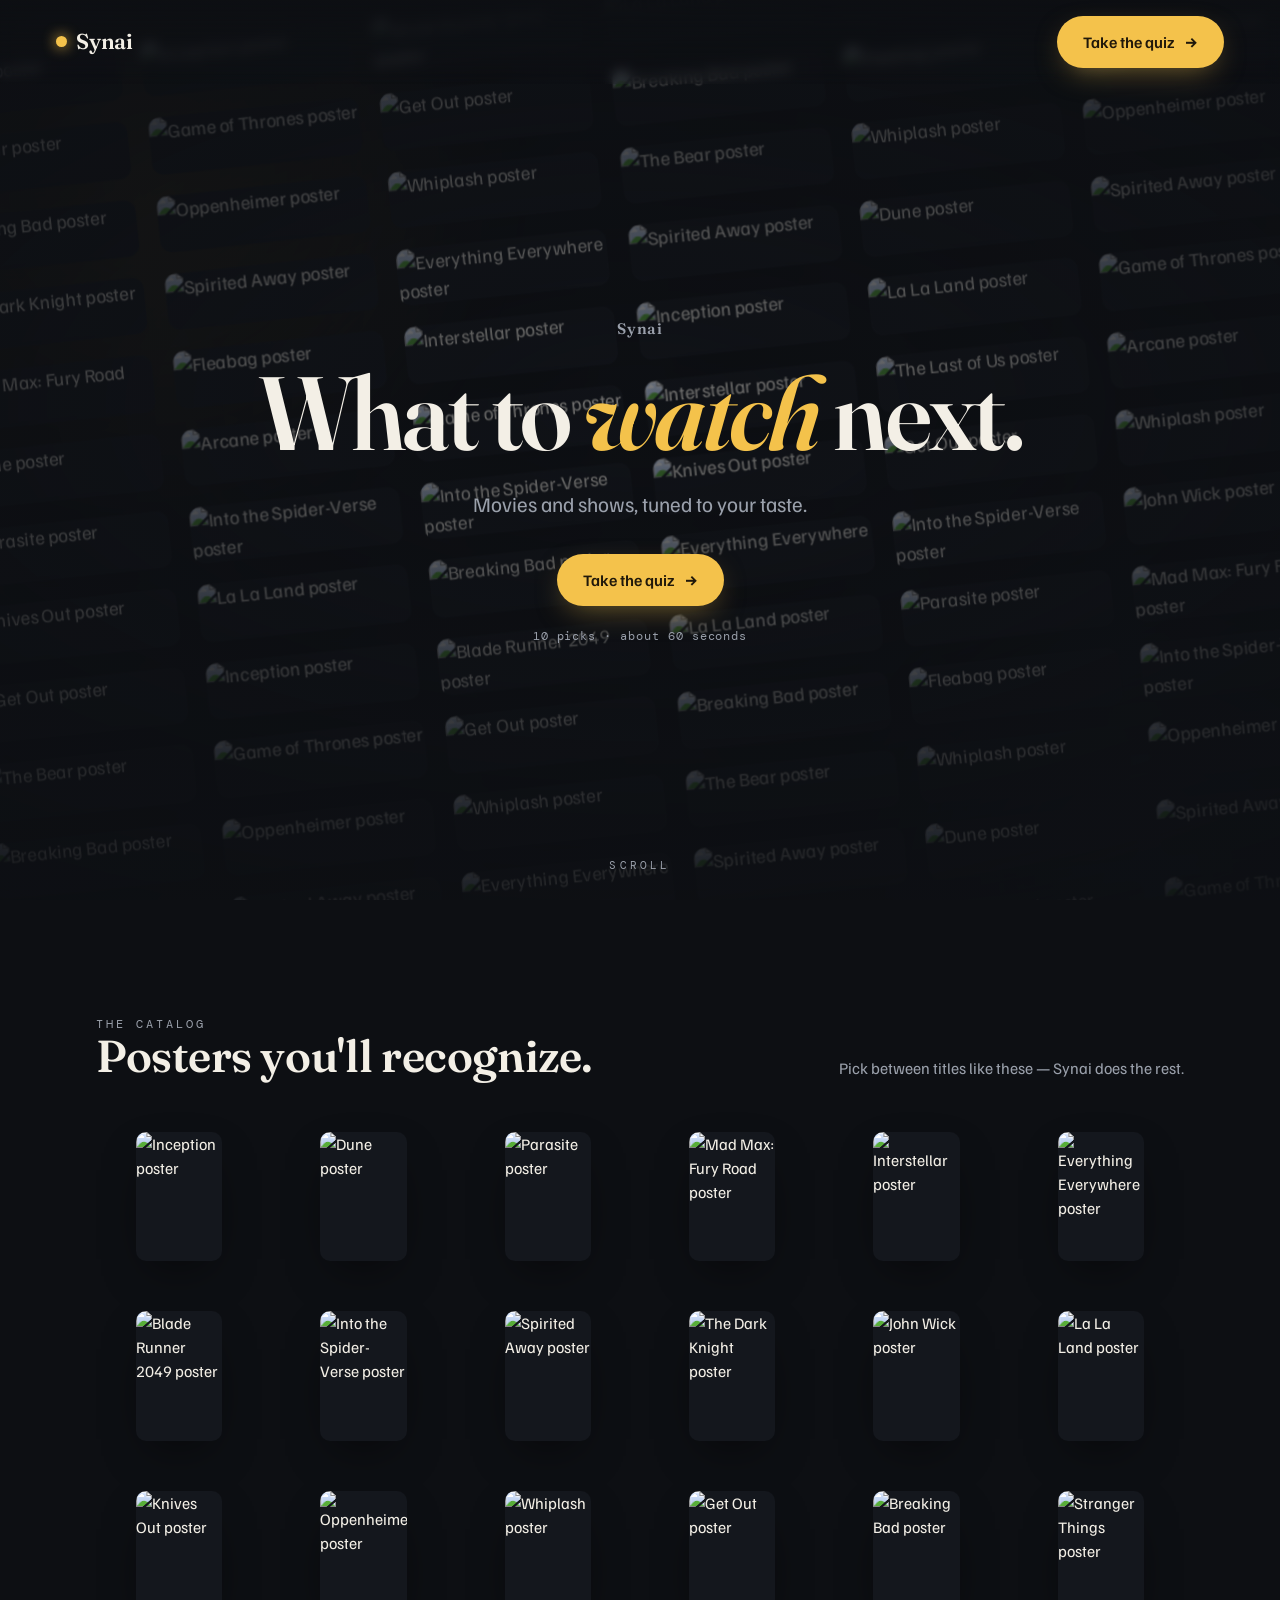
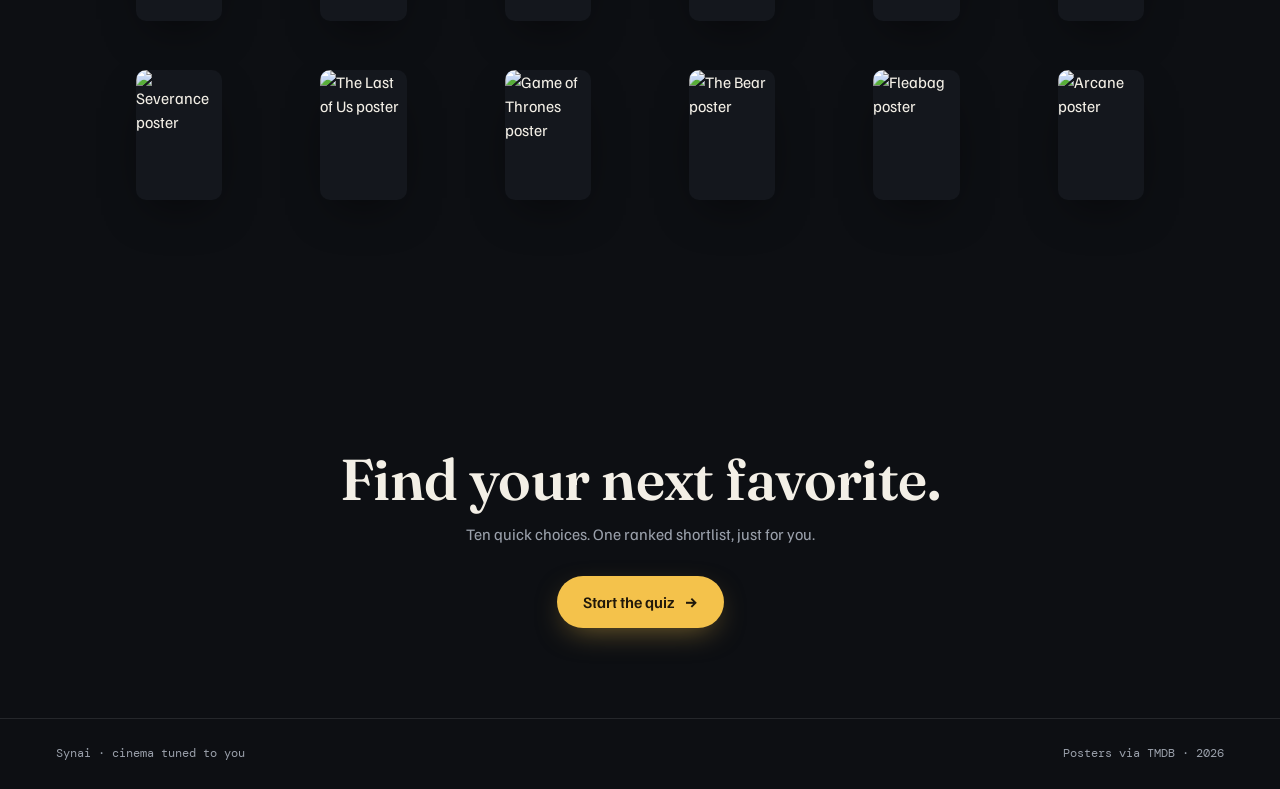
==== commit 5b524165: "Rebuild as Synai: movie/TV taste-quiz site with real posters Replace the old single-page site with a" ====
--- a/index.html
+++ b/index.html
@@ -1,1100 +1,73 @@
 <!DOCTYPE html>
 <html lang="en">
 <head>
-<meta charset="UTF-8">
-<title>Synai.com — I don't know.</title>
-<style>
-  :root {
-    --purple-deep: #3a1f5d;
-    --purple: #6a3fa0;
-    --purple-soft: #9a7ec9;
-    --pink: #ffd6e8;
-    --pink-bright: #ffb3d1;
-    --cream: #fdf7fb;
-    --gold: #ffe9a8;
-    --mint: #b8f0e0;
-  }
-  * { box-sizing: border-box; margin: 0; padding: 0; }
-  html, body {
-    height: 100%;
-    font-family: 'Georgia', serif;
-    background: radial-gradient(circle at 30% 20%, var(--purple) 0%, var(--purple-deep) 70%);
-    color: var(--cream);
-    overflow-x: hidden;
-  }
-  .stars {
-    position: fixed;
-    inset: 0;
-    background-image:
-      radial-gradient(1px 1px at 20% 30%, var(--pink) 50%, transparent 51%),
-      radial-gradient(1px 1px at 70% 80%, var(--pink-bright) 50%, transparent 51%),
-      radial-gradient(1.5px 1.5px at 40% 70%, var(--cream) 50%, transparent 51%),
-      radial-gradient(1px 1px at 85% 15%, var(--pink) 50%, transparent 51%),
-      radial-gradient(1px 1px at 10% 85%, var(--pink-bright) 50%, transparent 51%),
-      radial-gradient(2px 2px at 55% 40%, var(--cream) 50%, transparent 51%);
-    opacity: 0.6;
-    animation: twinkle 4s ease-in-out infinite alternate;
-    pointer-events: none;
-  }
-  @keyframes twinkle {
-    from { opacity: 0.3; }
-    to   { opacity: 0.8; }
-  }
-  header {
-    padding: 2rem 3rem;
-    display: flex;
-    justify-content: space-between;
-    align-items: center;
-    position: relative;
-    z-index: 2;
-  }
-  .logo {
-    font-size: 1.6rem;
-    letter-spacing: 0.3rem;
-    color: var(--pink-bright);
-    font-weight: bold;
-  }
-  .logo span { color: var(--cream); }
-  nav a {
-    color: var(--pink);
-    text-decoration: none;
-    margin-left: 2rem;
-    font-size: 0.95rem;
-    letter-spacing: 0.1rem;
-    transition: color 0.2s;
-  }
-  nav a:hover { color: var(--cream); }
-
-  main {
-    min-height: 70vh;
-    display: flex;
-    flex-direction: column;
-    align-items: center;
-    justify-content: center;
-    text-align: center;
-    padding: 2rem;
-    position: relative;
-    z-index: 2;
-  }
-  h1 {
-    font-size: clamp(3rem, 10vw, 7rem);
-    font-style: italic;
-    font-weight: normal;
-    color: var(--cream);
-    text-shadow: 0 0 30px var(--pink-bright), 0 0 60px var(--purple-soft);
-    margin-bottom: 1rem;
-    animation: float 6s ease-in-out infinite;
-  }
-  @keyframes float {
-    0%, 100% { transform: translateY(0); }
-    50%      { transform: translateY(-10px); }
-  }
-  h1::before { content: "\201C"; color: var(--pink-bright); margin-right: 0.2rem; }
-  h1::after  { content: "\201D"; color: var(--pink-bright); margin-left: 0.2rem; }
-
-  .subtitle {
-    font-size: 1.2rem;
-    color: var(--pink);
-    margin-bottom: 3rem;
-    letter-spacing: 0.15rem;
-    max-width: 600px;
-  }
-
-  .orb {
-    width: 120px;
-    height: 120px;
-    border-radius: 50%;
-    background: radial-gradient(circle at 30% 30%, var(--pink-bright), var(--purple) 70%);
-    box-shadow: 0 0 60px var(--pink-bright), inset 0 0 30px var(--purple-deep);
-    margin: 2rem auto;
-    cursor: pointer;
-    transition: transform 0.3s;
-    animation: pulse 3s ease-in-out infinite;
-  }
-  .orb:hover { transform: scale(1.1) rotate(15deg); }
-  @keyframes pulse {
-    0%, 100% { box-shadow: 0 0 40px var(--pink-bright), inset 0 0 30px var(--purple-deep); }
-    50%      { box-shadow: 0 0 80px var(--pink-bright), inset 0 0 40px var(--purple-deep); }
-  }
-
-  .whisper {
-    font-style: italic;
-    color: var(--pink);
-    min-height: 2rem;
-    font-size: 1.1rem;
-    margin-top: 1rem;
-    opacity: 0.9;
-  }
-
-  .thoughts {
-    display: flex;
-    flex-wrap: wrap;
-    justify-content: center;
-    gap: 1rem;
-    max-width: 900px;
-    margin: 3rem auto;
-    padding: 0 1rem;
-  }
-  .thought {
-    background: rgba(255, 214, 232, 0.08);
-    border: 1px solid var(--purple-soft);
-    border-radius: 20px;
-    padding: 1rem 1.5rem;
-    color: var(--cream);
-    font-size: 0.95rem;
-    backdrop-filter: blur(4px);
-    transition: all 0.3s;
-  }
-  .thought:hover {
-    background: rgba(255, 179, 209, 0.2);
-    transform: translateY(-4px);
-    border-color: var(--pink-bright);
-  }
-
-  /* ───── Dashboard ───── */
-  .dashboard {
-    position: relative;
-    z-index: 2;
-    max-width: 1200px;
-    margin: 4rem auto 2rem;
-    padding: 3rem 2rem;
-    background: rgba(58, 31, 93, 0.45);
-    border-top: 1px solid var(--purple-soft);
-    border-bottom: 1px solid var(--purple-soft);
-    backdrop-filter: blur(6px);
-  }
-  .dashboard h2 {
-    font-size: 2.2rem;
-    font-style: italic;
-    color: var(--pink-bright);
-    text-align: center;
-    margin-bottom: 0.5rem;
-    font-weight: normal;
-  }
-  .dashboard .tagline {
-    text-align: center;
-    color: var(--pink);
-    font-size: 0.95rem;
-    margin-bottom: 2.5rem;
-    letter-spacing: 0.1rem;
-  }
-  .stat-row {
-    display: grid;
-    grid-template-columns: repeat(auto-fit, minmax(180px, 1fr));
-    gap: 1rem;
-    margin-bottom: 2.5rem;
-  }
-  .stat {
-    text-align: center;
-    padding: 1.2rem;
-    border-radius: 14px;
-    background: linear-gradient(145deg, rgba(255,179,209,0.12), rgba(154,126,201,0.12));
-    border: 1px solid var(--purple-soft);
-  }
-  .stat .num {
-    font-size: 2rem;
-    color: var(--pink-bright);
-    font-weight: bold;
-    display: block;
-  }
-  .stat .label {
-    font-size: 0.8rem;
-    color: var(--cream);
-    letter-spacing: 0.15rem;
-    text-transform: uppercase;
-    margin-top: 0.3rem;
-    display: block;
-  }
-
-  .grid {
-    display: grid;
-    grid-template-columns: repeat(auto-fit, minmax(260px, 1fr));
-    gap: 1.2rem;
-    margin-bottom: 2.5rem;
-  }
-  .card {
-    background: rgba(253, 247, 251, 0.06);
-    border: 1px solid var(--purple-soft);
-    border-radius: 16px;
-    padding: 1.3rem;
-    transition: all 0.3s;
-  }
-  .card:hover {
-    transform: translateY(-6px);
-    border-color: var(--pink-bright);
-    box-shadow: 0 10px 40px rgba(255, 179, 209, 0.25);
-  }
-  .card .avatar {
-    width: 52px;
-    height: 52px;
-    border-radius: 50%;
-    display: inline-flex;
-    align-items: center;
-    justify-content: center;
-    font-size: 1.4rem;
-    font-weight: bold;
-    color: var(--purple-deep);
-    background: radial-gradient(circle at 30% 30%, var(--pink), var(--pink-bright));
-    margin-bottom: 0.8rem;
-  }
-  .card h3 {
-    color: var(--cream);
-    font-size: 1.1rem;
-    margin-bottom: 0.1rem;
-  }
-  .card .role {
-    color: var(--purple-soft);
-    font-size: 0.8rem;
-    letter-spacing: 0.1rem;
-    text-transform: uppercase;
-    margin-bottom: 0.8rem;
-  }
-  .card blockquote {
-    color: var(--pink);
-    font-style: italic;
-    font-size: 0.92rem;
-    border-left: 2px solid var(--pink-bright);
-    padding-left: 0.8rem;
-    margin-bottom: 0.8rem;
-    line-height: 1.5;
-  }
-  .card .meta {
-    display: flex;
-    justify-content: space-between;
-    align-items: center;
-    font-size: 0.78rem;
-    color: var(--cream);
-    opacity: 0.8;
-    margin-top: 0.6rem;
-  }
-  .bar {
-    height: 6px;
-    background: rgba(255, 214, 232, 0.15);
-    border-radius: 3px;
-    overflow: hidden;
-    margin-top: 0.4rem;
-  }
-  .bar > span {
-    display: block;
-    height: 100%;
-    background: linear-gradient(90deg, var(--purple-soft), var(--pink-bright));
-    border-radius: 3px;
-  }
-  .bar-label {
-    font-size: 0.72rem;
-    color: var(--purple-soft);
-    letter-spacing: 0.1rem;
-    text-transform: uppercase;
-    margin-top: 0.8rem;
-  }
-
-  table.ranking {
-    width: 100%;
-    border-collapse: collapse;
-    font-size: 0.9rem;
-    color: var(--cream);
-  }
-  table.ranking th, table.ranking td {
-    padding: 0.7rem 0.8rem;
-    text-align: left;
-    border-bottom: 1px solid rgba(154, 126, 201, 0.3);
-  }
-  table.ranking th {
-    color: var(--pink-bright);
-    font-weight: normal;
-    letter-spacing: 0.1rem;
-    text-transform: uppercase;
-    font-size: 0.75rem;
-  }
-  table.ranking tr:hover td { background: rgba(255, 179, 209, 0.06); }
-  table.ranking td.rank { color: var(--pink-bright); font-weight: bold; width: 40px; }
-
-  /* ───── Feature sections ───── */
-  .feature {
-    position: relative;
-    z-index: 2;
-    max-width: 1100px;
-    margin: 4rem auto;
-    padding: 3rem 2rem;
-    text-align: center;
-  }
-  .feature h2 {
-    font-size: clamp(2rem, 5vw, 3rem);
-    font-style: italic;
-    font-weight: normal;
-    color: var(--cream);
-    margin-bottom: 0.3rem;
-    text-shadow: 0 0 25px var(--purple-soft);
-  }
-  .feature .kicker {
-    color: var(--pink-bright);
-    font-size: 0.8rem;
-    letter-spacing: 0.4rem;
-    text-transform: uppercase;
-    margin-bottom: 0.4rem;
-    display: block;
-  }
-  .feature .intro {
-    color: var(--pink);
-    max-width: 640px;
-    margin: 0 auto 2.5rem;
-    font-size: 1rem;
-    line-height: 1.7;
-  }
-
-  /* Compass (finding answers) */
-  .compass {
-    width: 180px;
-    height: 180px;
-    margin: 1rem auto;
-    border-radius: 50%;
-    background:
-      radial-gradient(circle at 50% 50%, var(--cream) 0 6px, transparent 7px),
-      conic-gradient(from 0deg, var(--pink-bright), var(--purple-soft), var(--pink), var(--purple), var(--pink-bright));
-    position: relative;
-    cursor: pointer;
-    box-shadow: 0 0 50px var(--pink-bright), inset 0 0 30px var(--purple-deep);
-    transition: transform 0.6s cubic-bezier(.2,.9,.3,1.3);
-    animation: float 7s ease-in-out infinite;
-  }
-  .compass::before {
-    content: "";
-    position: absolute;
-    inset: 12px;
-    border-radius: 50%;
-    background: radial-gradient(circle at 40% 35%, var(--purple) 0%, var(--purple-deep) 80%);
-  }
-  .compass::after {
-    content: "\2726";
-    position: absolute;
-    inset: 0;
-    display: flex;
-    align-items: center;
-    justify-content: center;
-    color: var(--pink-bright);
-    font-size: 2.5rem;
-    text-shadow: 0 0 20px var(--pink);
-  }
-  .compass:hover { transform: rotate(45deg) scale(1.05); }
-
-  .scripture {
-    max-width: 620px;
-    margin: 1.5rem auto 0;
-    padding: 1.5rem 1.8rem;
-    background: rgba(255, 214, 232, 0.08);
-    border: 1px solid var(--purple-soft);
-    border-radius: 18px;
-    color: var(--cream);
-    font-style: italic;
-    line-height: 1.65;
-    min-height: 120px;
-    transition: opacity 0.3s;
-  }
-  .scripture .ref {
-    display: block;
-    margin-top: 0.8rem;
-    font-style: normal;
-    color: var(--pink-bright);
-    font-size: 0.85rem;
-    letter-spacing: 0.15rem;
-    text-transform: uppercase;
-  }
-
-  .principles {
-    display: grid;
-    grid-template-columns: repeat(auto-fit, minmax(220px, 1fr));
-    gap: 1rem;
-    margin-top: 2.5rem;
-    text-align: left;
-  }
-  .principle {
-    background: rgba(253, 247, 251, 0.05);
-    border: 1px solid var(--purple-soft);
-    border-radius: 14px;
-    padding: 1.2rem;
-    transition: all 0.3s;
-  }
-  .principle:hover {
-    border-color: var(--pink-bright);
-    transform: translateY(-4px);
-    background: rgba(255, 179, 209, 0.08);
-  }
-  .principle .icon {
-    font-size: 1.6rem;
-    margin-bottom: 0.5rem;
-    display: block;
-  }
-  .principle h4 {
-    color: var(--pink-bright);
-    font-weight: normal;
-    letter-spacing: 0.08rem;
-    font-size: 1rem;
-    margin-bottom: 0.4rem;
-  }
-  .principle p {
-    color: var(--cream);
-    font-size: 0.88rem;
-    line-height: 1.55;
-    opacity: 0.9;
-  }
-
-  /* Impact of learning */
-  .habits {
-    display: grid;
-    grid-template-columns: repeat(auto-fit, minmax(200px, 1fr));
-    gap: 1rem;
-    margin: 1rem 0 2.5rem;
-    text-align: left;
-  }
-  .habit {
-    background: linear-gradient(145deg, rgba(255,179,209,0.10), rgba(106,63,160,0.15));
-    border: 1px solid var(--purple-soft);
-    border-radius: 14px;
-    padding: 1.2rem;
-    position: relative;
-    transition: all 0.3s;
-  }
-  .habit:hover {
-    transform: translateY(-4px);
-    border-color: var(--pink-bright);
-    box-shadow: 0 10px 30px rgba(255,179,209,0.2);
-  }
-  .habit .min {
-    position: absolute;
-    top: 0.8rem;
-    right: 0.9rem;
-    font-size: 0.72rem;
-    color: var(--pink-bright);
-    letter-spacing: 0.12rem;
-    background: rgba(58, 31, 93, 0.6);
-    padding: 0.2rem 0.5rem;
-    border-radius: 10px;
-    border: 1px solid var(--purple-soft);
-  }
-  .habit h4 {
-    color: var(--cream);
-    font-size: 1rem;
-    margin-bottom: 0.4rem;
-  }
-  .habit p {
-    color: var(--pink);
-    font-size: 0.86rem;
-    line-height: 1.55;
-  }
-
-  .spark {
-    display: inline-block;
-    margin: 1rem 0;
-    padding: 0.9rem 2rem;
-    background: linear-gradient(90deg, var(--pink-bright), var(--purple-soft));
-    color: var(--purple-deep);
-    border: none;
-    border-radius: 40px;
-    font-size: 1rem;
-    letter-spacing: 0.15rem;
-    text-transform: uppercase;
-    font-weight: bold;
-    cursor: pointer;
-    transition: transform 0.2s, box-shadow 0.2s;
-    box-shadow: 0 0 25px rgba(255,179,209,0.5);
-  }
-  .spark:hover { transform: translateY(-3px); box-shadow: 0 0 40px var(--pink-bright); }
-
-  .motivation {
-    margin-top: 1.2rem;
-    min-height: 3rem;
-    font-style: italic;
-    color: var(--cream);
-    font-size: 1.1rem;
-    max-width: 620px;
-    margin-left: auto;
-    margin-right: auto;
-    transition: opacity 0.3s;
-  }
-
-  .growth {
-    display: flex;
-    justify-content: center;
-    align-items: flex-end;
-    gap: 0.6rem;
-    margin: 2.5rem auto 0;
-    height: 140px;
-    max-width: 500px;
-  }
-  .growth .bar {
-    flex: 1;
-    background: linear-gradient(to top, var(--purple-soft), var(--pink-bright));
-    border-radius: 6px 6px 0 0;
-    position: relative;
-    transition: height 0.8s cubic-bezier(.2,.9,.3,1);
-    min-height: 8%;
-  }
-  .growth .bar span {
-    position: absolute;
-    bottom: -1.4rem;
-    width: 100%;
-    text-align: center;
-    font-size: 0.7rem;
-    color: var(--purple-soft);
-    letter-spacing: 0.1rem;
-  }
-  .growth-caption {
-    margin-top: 2.5rem;
-    color: var(--pink);
-    font-size: 0.88rem;
-    letter-spacing: 0.1rem;
-  }
-
-  footer {
-    text-align: center;
-    padding: 2rem;
-    color: var(--purple-soft);
-    font-size: 0.85rem;
-    letter-spacing: 0.2rem;
-    position: relative;
-    z-index: 2;
-  }
-  footer em { color: var(--pink); }
-
-  /* ───── Drifting blobs (ambient organic shapes) ───── */
-  .blobs { position: fixed; inset: 0; z-index: 1; pointer-events: none; overflow: hidden; }
-  .blob {
-    position: absolute;
-    width: 360px; height: 360px;
-    border-radius: 42% 58% 63% 37% / 41% 44% 56% 59%;
-    filter: blur(36px);
-    opacity: 0.30;
-    mix-blend-mode: screen;
-    animation: morph 18s ease-in-out infinite, drift 26s ease-in-out infinite;
-  }
-  .blob.b1 { top: -6%;  left: -4%;  background: radial-gradient(circle at 35% 35%, var(--pink-bright), transparent 70%); }
-  .blob.b2 { top: 30%;  right: -8%; background: radial-gradient(circle at 40% 40%, var(--purple-soft), transparent 70%); animation-delay: -6s, -9s; }
-  .blob.b3 { bottom: 4%; left: 8%;  background: radial-gradient(circle at 45% 45%, var(--mint), transparent 70%); animation-delay: -11s, -4s; opacity: 0.22; }
-  .blob.b4 { top: 58%;  left: 42%;  background: radial-gradient(circle at 40% 40%, var(--gold), transparent 70%); animation-delay: -3s, -14s; opacity: 0.18; }
-  @keyframes morph {
-    0%, 100% { border-radius: 42% 58% 63% 37% / 41% 44% 56% 59%; }
-    33%      { border-radius: 67% 33% 41% 59% / 62% 51% 49% 38%; }
-    66%      { border-radius: 38% 62% 56% 44% / 49% 37% 63% 51%; }
-  }
-  @keyframes drift {
-    0%, 100% { transform: translate(0, 0) scale(1); }
-    50%      { transform: translate(40px, -30px) scale(1.12); }
-  }
-
-  /* ───── Hand-drawn squiggle dividers ───── */
-  .squiggle-divider {
-    position: relative;
-    z-index: 2;
-    max-width: 1100px;
-    margin: 1rem auto;
-    padding: 0 2rem;
-    line-height: 0;
-  }
-  .squiggle-divider svg { width: 100%; height: 48px; overflow: visible; }
-  .squiggle-divider path {
-    fill: none;
-    stroke: var(--pink-bright);
-    stroke-width: 3;
-    stroke-linecap: round;
-    opacity: 0.7;
-    filter: drop-shadow(0 0 6px rgba(255,179,209,0.6));
-    stroke-dasharray: 2400;
-    stroke-dashoffset: 2400;
-    transition: stroke-dashoffset 1.6s ease;
-  }
-  .squiggle-divider.drawn path { stroke-dashoffset: 0; }
-
-  /* squiggle underline under headings */
-  .squiggle-underline {
-    display: block;
-    width: clamp(120px, 22vw, 220px);
-    height: 16px;
-    margin: 0.4rem auto 0;
-    overflow: visible;
-  }
-  .squiggle-underline path {
-    fill: none;
-    stroke: var(--gold);
-    stroke-width: 3.5;
-    stroke-linecap: round;
-    opacity: 0.85;
-    stroke-dasharray: 400;
-    stroke-dashoffset: 400;
-    animation: draw-under 1.4s ease forwards;
-    filter: drop-shadow(0 0 5px rgba(255,233,168,0.6));
-  }
-  @keyframes draw-under { to { stroke-dashoffset: 0; } }
-
-  /* ───── Scroll reveal ───── */
-  .reveal { opacity: 0; transform: translateY(28px); transition: opacity 0.7s ease, transform 0.7s cubic-bezier(.2,.9,.3,1.2); }
-  .reveal.in { opacity: 1; transform: none; }
-
-  /* ───── Cursor sparkle trail ───── */
-  .sparkle {
-    position: fixed;
-    z-index: 9999;
-    pointer-events: none;
-    width: 10px; height: 10px;
-    color: var(--gold);
-    font-size: 12px;
-    line-height: 1;
-    transform: translate(-50%, -50%) scale(1) rotate(0deg);
-    animation: sparkle-fade 0.9s ease-out forwards;
-    text-shadow: 0 0 6px var(--pink-bright);
-  }
-  @keyframes sparkle-fade {
-    0%   { opacity: 1; transform: translate(-50%, -50%) scale(0.4) rotate(0deg); }
-    60%  { opacity: 0.9; }
-    100% { opacity: 0; transform: translate(-50%, -120%) scale(1.1) rotate(140deg); }
-  }
-
-  /* wobble on the playful shapes */
-  .orb:active, .compass:active { animation: wobble 0.5s ease; }
-  @keyframes wobble {
-    0%,100% { transform: rotate(0); }
-    25% { transform: rotate(-8deg) scale(1.05); }
-    75% { transform: rotate(8deg) scale(1.05); }
-  }
-
-  @media (prefers-reduced-motion: reduce) {
-    .blob, .stars, h1, .orb, .compass { animation: none !important; }
-    .reveal { opacity: 1; transform: none; transition: none; }
-    .squiggle-divider path { transition: none; stroke-dashoffset: 0; }
-    .squiggle-underline path { animation: none; stroke-dashoffset: 0; }
-    .sparkle { display: none; }
-  }
-</style>
+  <meta charset="UTF-8" />
+  <meta name="viewport" content="width=device-width, initial-scale=1.0" />
+  <title>Synai — what to watch next</title>
+  <meta name="description" content="Synai tunes movie & TV recommendations to your taste. Take the 10-pick quiz." />
+  <link rel="icon" href="data:image/svg+xml,<svg xmlns='http://www.w3.org/2000/svg' viewBox='0 0 100 100'><circle cx='50' cy='50' r='40' fill='%23F4C24B'/></svg>" />
+  <link rel="preconnect" href="https://image.tmdb.org" />
+  <link rel="stylesheet" href="assets/css/styles.css" />
 </head>
 <body>
-  <div class="stars"></div>
-  <div class="blobs" aria-hidden="true">
-    <div class="blob b1"></div>
-    <div class="blob b2"></div>
-    <div class="blob b3"></div>
-    <div class="blob b4"></div>
+
+  <div class="scene" aria-hidden="true">
+    <div class="glow g1"></div>
+    <div class="glow g2"></div>
   </div>
 
-  <header>
-    <div class="logo">SYN<span>AI</span></div>
-    <nav>
-      <a href="#finding-answers">finding answers</a>
-      <a href="#impact-of-learning">the impact of learning</a>
-    </nav>
-  </header>
+  <nav class="nav">
+    <a class="brand" href="index.html"><span class="dot"></span>Synai</a>
+    <a class="btn" href="quiz.html">Take the quiz <span class="arr">→</span></a>
+  </nav>
 
   <main>
-    <h1>I don't know.</h1>
-    <svg class="squiggle-underline" viewBox="0 0 220 16" preserveAspectRatio="none" aria-hidden="true">
-      <path d="M2,9 C20,2 34,15 52,8 S86,2 104,9 138,15 156,8 192,2 218,9"/>
-    </svg>
-    <p class="subtitle">— and somehow, that is the most honest thing anyone has ever said.</p>
+    <!-- HERO: poster wall -->
+    <section class="hero">
+      <div class="wall" id="wall" aria-hidden="true"></div>
+      <div class="hero-scrim" aria-hidden="true"></div>
+      <div class="wrap hero-inner">
+        <p class="hero-mark">Synai</p>
+        <h1>What to <em>watch</em> next.</h1>
+        <p class="sub">Movies and shows, tuned to your taste.</p>
+        <div class="hero-cta">
+          <a class="btn" href="quiz.html">Take the quiz <span class="arr">→</span></a>
+        </div>
+        <p class="hero-note">10 picks · about 60 seconds</p>
+      </div>
+      <div class="scroll-cue" aria-hidden="true">scroll</div>
+    </section>
 
-    <div class="orb" onclick="whisper()" title="click me"></div>
-    <p class="whisper" id="whisper">(tap the orb for another thought)</p>
+    <!-- GALLERY -->
+    <section class="gallery">
+      <div class="wrap">
+        <div class="gallery-head reveal">
+          <div>
+            <p class="eyebrow">The catalog</p>
+            <h2>Posters you'll recognize.</h2>
+          </div>
+          <p>Pick between titles like these — Synai does the rest.</p>
+        </div>
+        <div class="poster-grid" id="poster-grid"></div>
+      </div>
+    </section>
 
-    <div class="thoughts" id="wonder">
-      <div class="thought">Maybe not knowing is a kind of room.</div>
-      <div class="thought">A question is a door left ajar.</div>
-      <div class="thought">Certainty is a small house; wonder is a field.</div>
-      <div class="thought">The wisest answer is a slow one.</div>
-      <div class="thought">I don't know — and I like it here.</div>
-    </div>
+    <!-- CLOSER -->
+    <section class="closer">
+      <div class="wrap">
+        <h2 class="reveal">Find your next favorite.</h2>
+        <p class="reveal d1">Ten quick choices. One ranked shortlist, just for you.</p>
+        <div class="reveal d2"><a class="btn" href="quiz.html">Start the quiz <span class="arr">→</span></a></div>
+      </div>
+    </section>
   </main>
 
-  <div class="squiggle-divider" aria-hidden="true">
-    <svg viewBox="0 0 1200 48" preserveAspectRatio="none">
-      <path d="M0,24 C75,0 150,48 225,24 S375,0 450,24 600,48 675,24 825,0 900,24 1050,48 1125,24 1200,8 1200,24"/>
-    </svg>
-  </div>
-
-  <section class="dashboard">
-    <h2>The "I Don't Know" Hall of Fame</h2>
-    <svg class="squiggle-underline" viewBox="0 0 220 16" preserveAspectRatio="none" aria-hidden="true">
-      <path d="M2,9 C20,2 34,15 52,8 S86,2 104,9 138,15 156,8 192,2 218,9"/>
-    </svg>
-    <p class="tagline">mock data &middot; people who admitted not knowing &mdash; and thrived anyway</p>
-
-    <div class="stat-row">
-      <div class="stat"><span class="num">12</span><span class="label">Legends Tracked</span></div>
-      <div class="stat"><span class="num">87%</span><span class="label">Avg. Humility Index</span></div>
-      <div class="stat"><span class="num">4,312</span><span class="label">Questions Asked</span></div>
-      <div class="stat"><span class="num">&infin;</span><span class="label">Things Unlearned</span></div>
-    </div>
-
-    <div class="grid">
-      <div class="card">
-        <div class="avatar">S</div>
-        <h3>Socrates</h3>
-        <div class="role">Philosopher &middot; 470 BC</div>
-        <blockquote>"I know that I know nothing."</blockquote>
-        <div class="bar-label">Wisdom Score</div>
-        <div class="bar"><span style="width: 99%"></span></div>
-        <div class="meta"><span>Athens</span><span>99/100</span></div>
-      </div>
-
-      <div class="card">
-        <div class="avatar">E</div>
-        <h3>Albert Einstein</h3>
-        <div class="role">Physicist &middot; 1879&ndash;1955</div>
-        <blockquote>"The more I learn, the more I realize how much I don't know."</blockquote>
-        <div class="bar-label">Curiosity Score</div>
-        <div class="bar"><span style="width: 97%"></span></div>
-        <div class="meta"><span>Nobel Prize, 1921</span><span>97/100</span></div>
-      </div>
-
-      <div class="card">
-        <div class="avatar">M</div>
-        <h3>Marie Curie</h3>
-        <div class="role">Chemist &middot; 1867&ndash;1934</div>
-        <blockquote>"Nothing in life is to be feared, it is only to be understood."</blockquote>
-        <div class="bar-label">Discovery Score</div>
-        <div class="bar"><span style="width: 95%"></span></div>
-        <div class="meta"><span>2&times; Nobel</span><span>95/100</span></div>
-      </div>
-
-      <div class="card">
-        <div class="avatar">J</div>
-        <h3>Steve Jobs</h3>
-        <div class="role">Founder &middot; 1955&ndash;2011</div>
-        <blockquote>"Stay hungry, stay foolish."</blockquote>
-        <div class="bar-label">Reinvention Score</div>
-        <div class="bar"><span style="width: 92%"></span></div>
-        <div class="meta"><span>Apple Inc.</span><span>92/100</span></div>
-      </div>
-
-      <div class="card">
-        <div class="avatar">F</div>
-        <h3>Richard Feynman</h3>
-        <div class="role">Physicist &middot; 1918&ndash;1988</div>
-        <blockquote>"I would rather have questions that can't be answered than answers that can't be questioned."</blockquote>
-        <div class="bar-label">Playfulness Score</div>
-        <div class="bar"><span style="width: 94%"></span></div>
-        <div class="meta"><span>Caltech</span><span>94/100</span></div>
-      </div>
-
-      <div class="card">
-        <div class="avatar">O</div>
-        <h3>Oprah Winfrey</h3>
-        <div class="role">Media Mogul &middot; b. 1954</div>
-        <blockquote>"Doing the best at this moment puts you in the best place for the next moment."</blockquote>
-        <div class="bar-label">Empathy Score</div>
-        <div class="bar"><span style="width: 93%"></span></div>
-        <div class="meta"><span>Harpo Productions</span><span>93/100</span></div>
-      </div>
-
-      <div class="card">
-        <div class="avatar">D</div>
-        <h3>Leonardo da Vinci</h3>
-        <div class="role">Polymath &middot; 1452&ndash;1519</div>
-        <blockquote>"I have been impressed with the urgency of doing. Knowing is not enough."</blockquote>
-        <div class="bar-label">Polymath Score</div>
-        <div class="bar"><span style="width: 96%"></span></div>
-        <div class="meta"><span>Florence</span><span>96/100</span></div>
-      </div>
-
-      <div class="card">
-        <div class="avatar">L</div>
-        <h3>Abraham Lincoln</h3>
-        <div class="role">President &middot; 1809&ndash;1865</div>
-        <blockquote>"I don't know who my grandfather was; I am much more concerned to know what his grandson will be."</blockquote>
-        <div class="bar-label">Resolve Score</div>
-        <div class="bar"><span style="width: 90%"></span></div>
-        <div class="meta"><span>16th U.S. Pres.</span><span>90/100</span></div>
-      </div>
-    </div>
-
-    <table class="ranking">
-      <thead>
-        <tr><th>#</th><th>Name</th><th>Famously Didn't Know</th><th>Did Anyway</th><th>Legacy</th></tr>
-      </thead>
-      <tbody>
-        <tr><td class="rank">1</td><td>Socrates</td><td>Anything, allegedly</td><td>Founded Western philosophy</td><td>2,500+ yrs</td></tr>
-        <tr><td class="rank">2</td><td>Einstein</td><td>Why quantum felt wrong</td><td>Redefined space &amp; time</td><td>Relativity</td></tr>
-        <tr><td class="rank">3</td><td>Leonardo da Vinci</td><td>How to finish a project</td><td>Painted the Mona Lisa</td><td>Renaissance</td></tr>
-        <tr><td class="rank">4</td><td>Marie Curie</td><td>The dangers of radium</td><td>Discovered it anyway</td><td>Two Nobels</td></tr>
-        <tr><td class="rank">5</td><td>Feynman</td><td>How magnets really work</td><td>Won a Nobel in physics</td><td>QED</td></tr>
-        <tr><td class="rank">6</td><td>Steve Jobs</td><td>How to read a roadmap</td><td>Built Apple &amp; Pixar</td><td>iPhone</td></tr>
-        <tr><td class="rank">7</td><td>Oprah Winfrey</td><td>What she'd be at 20</td><td>Became a cultural icon</td><td>Harpo</td></tr>
-        <tr><td class="rank">8</td><td>Lincoln</td><td>If he'd win re-election</td><td>Ended slavery</td><td>Union intact</td></tr>
-      </tbody>
-    </table>
-  </section>
-
-  <div class="squiggle-divider" aria-hidden="true">
-    <svg viewBox="0 0 1200 48" preserveAspectRatio="none">
-      <path d="M0,24 C75,0 150,48 225,24 S375,0 450,24 600,48 675,24 825,0 900,24 1050,48 1125,24 1200,8 1200,24"/>
-    </svg>
-  </div>
-
-  <section class="feature" id="finding-answers">
-    <span class="kicker">&sect; 01 &middot; a guide for the curious</span>
-    <h2>Finding Answers</h2>
-    <svg class="squiggle-underline" viewBox="0 0 220 16" preserveAspectRatio="none" aria-hidden="true">
-      <path d="M2,9 C20,2 34,15 52,8 S86,2 104,9 138,15 156,8 192,2 218,9"/>
-    </svg>
-    <p class="intro">
-      Not knowing is the beginning, not the end. The scriptures teach that wisdom is
-      <em>asked for</em> &mdash; faithfully, patiently, and often out loud. Spin the compass
-      below, and let it point you somewhere honest.
-    </p>
-
-    <div class="compass" id="compass" onclick="spinCompass()" title="spin for guidance"></div>
-    <div class="scripture" id="scripture">
-      <em>"If any of you lack wisdom, let him ask of God, that giveth to all men liberally,
-      and upbraideth not; and it shall be given him."</em>
-      <span class="ref">&mdash; James 1:5</span>
-    </div>
-
-    <div class="principles">
-      <div class="principle">
-        <span class="icon">&#10024;</span>
-        <h4>Ask, Then Ask Again</h4>
-        <p>"Ask, and ye shall receive; knock, and it shall be opened unto you." Questions
-        are not weakness &mdash; they are the door. (3&nbsp;Nephi 14:7)</p>
-      </div>
-      <div class="principle">
-        <span class="icon">&#128218;</span>
-        <h4>Study It Out</h4>
-        <p>"You must study it out in your mind; then you must ask me if it be right."
-        Revelation rewards the prepared thinker. (D&amp;C 9:8)</p>
-      </div>
-      <div class="principle">
-        <span class="icon">&#127793;</span>
-        <h4>Plant the Seed</h4>
-        <p>Alma taught that faith begins as an experiment &mdash; a seed planted, watered, and
-        watched. Truth swells when given room to grow. (Alma 32)</p>
-      </div>
-      <div class="principle">
-        <span class="icon">&#128172;</span>
-        <h4>Sincere Heart, Real Intent</h4>
-        <p>Moroni's promise is a blueprint for every honest searcher: ask with real intent,
-        and the Spirit will manifest truth. (Moroni 10:4&ndash;5)</p>
-      </div>
-      <div class="principle">
-        <span class="icon">&#127775;</span>
-        <h4>Line Upon Line</h4>
-        <p>"Precept upon precept; here a little, and there a little." Understanding is
-        layered, not downloaded. (2&nbsp;Nephi 28:30)</p>
-      </div>
-      <div class="principle">
-        <span class="icon">&#128221;</span>
-        <h4>Write It Down</h4>
-        <p>Nephi wrote for his soul's profit. Journaling your questions makes the answers
-        legible when they finally arrive. (2&nbsp;Nephi 4:15)</p>
-      </div>
-    </div>
-  </section>
-
-  <div class="squiggle-divider" aria-hidden="true">
-    <svg viewBox="0 0 1200 48" preserveAspectRatio="none">
-      <path d="M0,24 C75,0 150,48 225,24 S375,0 450,24 600,48 675,24 825,0 900,24 1050,48 1125,24 1200,8 1200,24"/>
-    </svg>
-  </div>
-
-  <section class="feature" id="impact-of-learning">
-    <span class="kicker">&sect; 02 &middot; small things, great things</span>
-    <h2>The Impact of Learning</h2>
-    <svg class="squiggle-underline" viewBox="0 0 220 16" preserveAspectRatio="none" aria-hidden="true">
-      <path d="M2,9 C20,2 34,15 52,8 S86,2 104,9 138,15 156,8 192,2 218,9"/>
-    </svg>
-    <p class="intro">
-      "By small and simple things are great things brought to pass." (Alma 37:6)
-      The human mind is a garden that grows in inches. Tap the spark for a daily nudge,
-      then pick a habit that fits today.
-    </p>
-
-    <button class="spark" onclick="sparkIt()">&#9889; Spark a thought</button>
-    <p class="motivation" id="motivation">You are capable of more than yesterday. Start here.</p>
-
-    <div class="habits">
-      <div class="habit">
-        <span class="min">10 MIN</span>
-        <h4>Read Something Unfamiliar</h4>
-        <p>A scripture, a paragraph, a podcast. Strangeness is where the brain grows.</p>
-      </div>
-      <div class="habit">
-        <span class="min">2 MIN</span>
-        <h4>Write One Question</h4>
-        <p>The question you carry all day is the one your mind will quietly answer.</p>
-      </div>
-      <div class="habit">
-        <span class="min">5 MIN</span>
-        <h4>Teach It Out Loud</h4>
-        <p>If you can explain it to an empty room, you actually know it. If you can't, you've found your next lesson.</p>
-      </div>
-      <div class="habit">
-        <span class="min">1 MIN</span>
-        <h4>Pray Before You Study</h4>
-        <p>A short, sincere prayer invites the Spirit to be your tutor &mdash; the best one you'll ever have.</p>
-      </div>
-      <div class="habit">
-        <span class="min">15 MIN</span>
-        <h4>Walk &amp; Wonder</h4>
-        <p>Da Vinci walked. Einstein walked. Nephi pondered. Motion unlocks what desks lock up.</p>
-      </div>
-      <div class="habit">
-        <span class="min">3 MIN</span>
-        <h4>Record Today's Insight</h4>
-        <p>One sentence in a journal. Over a year that's 365 glimpses of a growing self.</p>
-      </div>
-      <div class="habit">
-        <span class="min">7 MIN</span>
-        <h4>Ask a Person Smarter Than You</h4>
-        <p>Humility is the fastest shortcut in the world. Borrow a brain &mdash; they'll feel honored.</p>
-      </div>
-      <div class="habit">
-        <span class="min">ALL DAY</span>
-        <h4>Look for One Tender Mercy</h4>
-        <p>Noticing trains the soul. Gratitude is the soil all learning grows in.</p>
-      </div>
-    </div>
-
-    <div class="growth" aria-label="compounding growth of small daily actions">
-      <div class="bar" style="height: 10%"><span>day 1</span></div>
-      <div class="bar" style="height: 18%"><span>week 1</span></div>
-      <div class="bar" style="height: 32%"><span>month 1</span></div>
-      <div class="bar" style="height: 55%"><span>6 mo.</span></div>
-      <div class="bar" style="height: 78%"><span>1 yr.</span></div>
-      <div class="bar" style="height: 100%"><span>5 yr.</span></div>
-    </div>
-    <p class="growth-caption">
-      &mdash; the quiet math of consistency &mdash;
-    </p>
-  </section>
-
-  <div class="squiggle-divider" aria-hidden="true">
-    <svg viewBox="0 0 1200 48" preserveAspectRatio="none">
-      <path d="M0,24 C75,0 150,48 225,24 S375,0 450,24 600,48 675,24 825,0 900,24 1050,48 1125,24 1200,8 1200,24"/>
-    </svg>
-  </div>
-
-  <footer>
-    <em>Synai.com</em> &mdash; a quiet corner for the unanswered.
+  <footer class="foot">
+    <span>Synai · cinema tuned to you</span>
+    <span>Posters via TMDB · 2026</span>
   </footer>
 
-<script>
-  const whispers = [
-    "...but I'm curious.",
-    "...and that's okay.",
-    "...yet.",
-    "...ask again tomorrow.",
-    "...perhaps the question is the answer.",
-    "...maybe nobody does.",
-    "...and the mystery is the gift.",
-    "...but I'm listening."
-  ];
-  function whisper() {
-    const el = document.getElementById('whisper');
-    let next;
-    do { next = whispers[Math.floor(Math.random() * whispers.length)]; }
-    while (next === el.textContent);
-    el.style.opacity = 0;
-    setTimeout(() => { el.textContent = next; el.style.opacity = 0.9; }, 200);
-  }
-  document.getElementById('whisper').style.transition = 'opacity 0.3s';
-
-  /* ─── Finding Answers: compass ─── */
-  const scriptures = [
-    { text: "If any of you lack wisdom, let him ask of God, that giveth to all men liberally, and upbraideth not; and it shall be given him.", ref: "James 1:5" },
-    { text: "Ask, and ye shall receive; knock, and it shall be opened unto you.", ref: "3 Nephi 14:7" },
-    { text: "And when ye shall receive these things, I would exhort you that ye would ask God... if these things are not true; and if ye shall ask with a sincere heart, with real intent, having faith in Christ, he will manifest the truth of it unto you.", ref: "Moroni 10:4" },
-    { text: "You must study it out in your mind; then you must ask me if it be right, and if it is right I will cause that your bosom shall burn within you.", ref: "Doctrine & Covenants 9:8" },
-    { text: "Now, we will compare the word unto a seed. Now, if ye give place, that a seed may be planted in your heart... it will begin to swell within your breasts.", ref: "Alma 32:28" },
-    { text: "For behold, thus saith the Lord God: I will give unto the children of men line upon line, precept upon precept, here a little and there a little.", ref: "2 Nephi 28:30" },
-    { text: "Feast upon the words of Christ; for behold, the words of Christ will tell you all things what ye should do.", ref: "2 Nephi 32:3" },
-    { text: "By small and simple things are great things brought to pass; and small means in many instances doth confound the wise.", ref: "Alma 37:6" },
-    { text: "Trust in the Lord with all thine heart; and lean not unto thine own understanding. In all thy ways acknowledge him, and he shall direct thy paths.", ref: "Proverbs 3:5-6" },
-    { text: "Be still, and know that I am God.", ref: "Psalm 46:10" },
-    { text: "Look unto me in every thought; doubt not, fear not.", ref: "Doctrine & Covenants 6:36" }
-  ];
-  let lastScripture = -1;
-  function spinCompass() {
-    const c = document.getElementById('compass');
-    const current = parseFloat(c.dataset.rot || 0);
-    const next = current + 360 + Math.floor(Math.random() * 360);
-    c.dataset.rot = next;
-    c.style.transform = `rotate(${next}deg) scale(1.05)`;
-    setTimeout(() => { c.style.transform = `rotate(${next}deg)`; }, 600);
-
-    const box = document.getElementById('scripture');
-    let i;
-    do { i = Math.floor(Math.random() * scriptures.length); } while (i === lastScripture);
-    lastScripture = i;
-    box.style.opacity = 0;
-    setTimeout(() => {
-      const s = scriptures[i];
-      box.innerHTML = `<em>&ldquo;${s.text}&rdquo;</em><span class="ref">&mdash; ${s.ref}</span>`;
-      box.style.opacity = 1;
-    }, 300);
-  }
-
-  /* ─── Impact of Learning: spark ─── */
-  const sparks = [
-    "One page a day becomes 30 books a decade.",
-    "The mind you feed today is the mind you'll live in tomorrow.",
-    "Curiosity compounds. Show up, even small.",
-    "You were not made to stay the same — you were made to grow.",
-    "Great lives are built in quiet 10-minute blocks.",
-    "Every question you write down is a seed with your name on it.",
-    "The person you'll be in 5 years is shaped by what you learn this week.",
-    "Divine potential isn't a destination — it's a direction you walk daily.",
-    "Small and simple — that's where great things live.",
-    "Learning is worship in slow motion.",
-    "The gap between who you are and who you could be is bridged in minutes, not miracles."
-  ];
-  let lastSpark = -1;
-  function sparkIt() {
-    const el = document.getElementById('motivation');
-    let i;
-    do { i = Math.floor(Math.random() * sparks.length); } while (i === lastSpark);
-    lastSpark = i;
-    el.style.opacity = 0;
-    setTimeout(() => { el.textContent = sparks[i]; el.style.opacity = 1; }, 200);
-  }
-
-  /* ─── Scroll reveal + squiggle draw ─── */
-  const prefersReduced = window.matchMedia('(prefers-reduced-motion: reduce)').matches;
-  if (!prefersReduced) {
-    document.querySelectorAll('.card, .principle, .habit, .stat, table.ranking, .scripture')
-      .forEach((el, i) => {
-        el.classList.add('reveal');
-        el.style.transitionDelay = (i % 6) * 60 + 'ms';
-      });
-
-    const io = new IntersectionObserver((entries) => {
-      entries.forEach(e => {
-        if (e.isIntersecting) {
-          e.target.classList.add('in', 'drawn');
-          io.unobserve(e.target);
-        }
-      });
-    }, { threshold: 0.15 });
-
-    document.querySelectorAll('.reveal, .squiggle-divider').forEach(el => io.observe(el));
-  } else {
-    document.querySelectorAll('.squiggle-divider').forEach(el => el.classList.add('drawn'));
-  }
-
-  /* ─── Cursor sparkle trail (stray ideas) ─── */
-  if (!prefersReduced && window.matchMedia('(pointer: fine)').matches) {
-    const glyphs = ['✦', '✧', '✵', '·', '⋆'];
-    let last = 0;
-    window.addEventListener('mousemove', (e) => {
-      const now = performance.now();
-      if (now - last < 55) return;        // throttle
-      last = now;
-      const s = document.createElement('div');
-      s.className = 'sparkle';
-      s.textContent = glyphs[Math.floor(Math.random() * glyphs.length)];
-      const jitter = (Math.random() - 0.5) * 18;
-      s.style.left = (e.clientX + jitter) + 'px';
-      s.style.top  = (e.clientY + jitter) + 'px';
-      s.style.fontSize = (8 + Math.random() * 10) + 'px';
-      s.style.color = Math.random() > 0.5 ? 'var(--gold)' : 'var(--pink-bright)';
-      document.body.appendChild(s);
-      setTimeout(() => s.remove(), 900);
-    }, { passive: true });
-  }
-</script>
+  <script src="assets/js/data.js"></script>
+  <script src="assets/js/main.js"></script>
 </body>
 </html>
--- a/assets/css/styles.css
+++ b/assets/css/styles.css
@@ -0,0 +1,245 @@
+/* ============================================================
+   Synai — taste-tuning for movies & TV
+   v2: dark cinema wall, real posters, restrained palette
+   ============================================================ */
+
+@import url('https://fonts.googleapis.com/css2?family=Fraunces:opsz,wght@9..144,500;9..144,600&family=Familjen+Grotesk:wght@400;500;600&family=DM+Mono:wght@400;500&display=swap');
+
+:root {
+  /* restrained palette: ink + off-white + a single amber accent.
+     The posters supply all the color. */
+  --bg:      #0D0F13;
+  --bg-2:    #14171D;
+  --bg-3:    #1C2027;
+  --line:    rgba(255,255,255,0.10);
+  --text:    #F3EFE6;
+  --muted:   #9aa0ab;
+  --accent:  #F4C24B;
+  --accent-d:#d89f2a;
+
+  --display: 'Fraunces', Georgia, serif;
+  --body:    'Familjen Grotesk', system-ui, sans-serif;
+  --mono:    'DM Mono', ui-monospace, monospace;
+
+  --r-poster: 10px;
+  --r-card:   18px;
+
+  --shadow: 0 18px 50px -20px rgba(0,0,0,0.8);
+  --maxw: 1200px;
+  --gutter: clamp(18px, 5vw, 56px);
+}
+
+* { box-sizing: border-box; }
+html { scroll-behavior: smooth; }
+body {
+  margin: 0;
+  font-family: var(--body);
+  background: var(--bg);
+  color: var(--text);
+  -webkit-font-smoothing: antialiased;
+  overflow-x: hidden;
+  line-height: 1.5;
+}
+h1, h2, h3 { font-family: var(--display); font-weight: 600; line-height: 1.04; letter-spacing: -0.01em; margin: 0; }
+a { color: inherit; }
+img { display: block; }
+
+.eyebrow {
+  font-family: var(--mono);
+  font-size: 0.72rem;
+  letter-spacing: 0.26em;
+  text-transform: uppercase;
+  color: var(--accent);
+  margin: 0;
+}
+
+/* ---- soft reworked shapes: two quiet radial glows --------- */
+.scene { position: fixed; inset: 0; z-index: 0; overflow: hidden; pointer-events: none; }
+.glow { position: absolute; border-radius: 50%; filter: blur(40px); opacity: 0.5; will-change: transform; }
+.glow.g1 { width: 60vw; height: 60vw; left: -18vw; top: -16vw;
+  background: radial-gradient(circle, rgba(244,194,75,0.30), transparent 65%); }
+.glow.g2 { width: 52vw; height: 52vw; right: -16vw; top: 60vh;
+  background: radial-gradient(circle, rgba(90,130,180,0.28), transparent 65%); }
+
+/* ---- nav -------------------------------------------------- */
+.nav {
+  position: fixed; inset: 0 0 auto 0; z-index: 60;
+  display: flex; align-items: center; justify-content: space-between;
+  padding: 16px var(--gutter);
+  background: linear-gradient(to bottom, rgba(13,15,19,0.92), rgba(13,15,19,0));
+  backdrop-filter: blur(6px);
+}
+.brand { font-family: var(--display); font-weight: 600; font-size: 1.35rem; letter-spacing: -0.01em; text-decoration: none; display: inline-flex; align-items: center; gap: 9px; }
+.brand .dot { width: 11px; height: 11px; border-radius: 50%; background: var(--accent); box-shadow: 0 0 14px var(--accent); }
+
+/* ---- buttons ---------------------------------------------- */
+.btn {
+  font-family: var(--body); font-weight: 600; font-size: 1rem;
+  border: none; cursor: pointer; text-decoration: none;
+  padding: 14px 26px; border-radius: 100px;
+  background: var(--accent); color: #20180a;
+  display: inline-flex; align-items: center; gap: 9px;
+  transition: transform .16s ease, box-shadow .16s ease, background .16s;
+  box-shadow: 0 10px 30px -10px rgba(244,194,75,0.5);
+}
+.btn:hover { transform: translateY(-2px); box-shadow: 0 16px 40px -12px rgba(244,194,75,0.6); }
+.btn:active { transform: translateY(0); }
+.btn:focus-visible { outline: 3px solid var(--accent); outline-offset: 3px; }
+.btn.ghost { background: transparent; color: var(--text); box-shadow: inset 0 0 0 1.5px var(--line); }
+.btn.ghost:hover { box-shadow: inset 0 0 0 1.5px rgba(255,255,255,0.4); }
+.btn .arr { transition: transform .18s; }
+.btn:hover .arr { transform: translateX(3px); }
+
+main { position: relative; z-index: 2; }
+.wrap { max-width: var(--maxw); margin: 0 auto; padding: 0 var(--gutter); }
+
+/* reveal */
+.reveal { opacity: 0; transform: translateY(26px); transition: opacity .7s ease, transform .7s cubic-bezier(.2,.7,.2,1); }
+.reveal.in { opacity: 1; transform: none; }
+.reveal.d1 { transition-delay: .07s; }
+.reveal.d2 { transition-delay: .14s; }
+
+/* ============================================================
+   HOME — poster wall hero
+   ============================================================ */
+.hero { position: relative; min-height: 100vh; overflow: hidden; display: flex; align-items: center; }
+
+/* moving columns of real posters */
+.wall {
+  position: absolute; inset: -8% -2%;
+  display: flex; gap: clamp(10px, 1.4vw, 18px);
+  justify-content: center;
+  transform: rotate(-6deg) scale(1.18);
+  z-index: 0;
+  -webkit-mask-image: radial-gradient(120% 80% at 50% 42%, #000 55%, transparent 100%);
+          mask-image: radial-gradient(120% 80% at 50% 42%, #000 55%, transparent 100%);
+}
+.wall-col { display: flex; flex-direction: column; gap: clamp(10px, 1.4vw, 18px); flex: 0 0 auto; width: clamp(120px, 14vw, 190px); will-change: transform; }
+.wall-col.up   { animation: scrollUp   var(--dur, 60s) linear infinite; }
+.wall-col.down { animation: scrollDown var(--dur, 60s) linear infinite; }
+@keyframes scrollUp   { from { transform: translateY(0); }    to { transform: translateY(-50%); } }
+@keyframes scrollDown { from { transform: translateY(-50%); } to { transform: translateY(0); } }
+.wall-col img {
+  width: 100%; aspect-ratio: 2 / 3; object-fit: cover;
+  border-radius: var(--r-poster);
+  box-shadow: var(--shadow);
+  background: var(--bg-2);
+}
+
+/* darkening + centered message */
+.hero-scrim { position: absolute; inset: 0; z-index: 1;
+  background: radial-gradient(110% 75% at 50% 45%, rgba(13,15,19,0.55) 0%, rgba(13,15,19,0.86) 55%, rgba(13,15,19,0.97) 100%); }
+.hero-inner { position: relative; z-index: 2; width: 100%; text-align: center; padding: 120px 0 60px; }
+.hero-mark { font-family: var(--display); font-weight: 600; font-size: 0.95rem; letter-spacing: 0.04em; color: var(--muted); margin-bottom: 18px; }
+.hero h1 { font-size: clamp(2.8rem, 9vw, 6.5rem); letter-spacing: -0.025em; }
+.hero h1 em { font-style: italic; color: var(--accent); }
+.hero .sub { color: var(--muted); font-size: clamp(1.05rem, 1.7vw, 1.3rem); margin: 22px auto 34px; max-width: 30ch; }
+.hero-cta { display: flex; gap: 12px; justify-content: center; flex-wrap: wrap; }
+.hero-note { margin-top: 22px; font-family: var(--mono); font-size: 0.74rem; letter-spacing: 0.08em; color: var(--muted); }
+.scroll-cue { position: absolute; left: 50%; bottom: 26px; transform: translateX(-50%); z-index: 2; font-family: var(--mono); font-size: 0.66rem; letter-spacing: 0.3em; color: var(--muted); text-transform: uppercase; animation: bob 2.4s ease-in-out infinite; }
+@keyframes bob { 0%,100% { transform: translate(-50%, 0); opacity: .55; } 50% { transform: translate(-50%, 6px); opacity: 1; } }
+
+/* ---- catalog grid band ----------------------------------- */
+.gallery { padding: clamp(70px, 12vh, 130px) 0; position: relative; }
+.gallery-head { display: flex; align-items: flex-end; justify-content: space-between; gap: 20px; flex-wrap: wrap; margin-bottom: 36px; }
+.gallery-head h2 { font-size: clamp(1.8rem, 4vw, 2.8rem); }
+.gallery-head p { color: var(--muted); margin: 8px 0 0; }
+.poster-grid { display: grid; grid-template-columns: repeat(6, 1fr); gap: clamp(10px, 1.4vw, 18px); }
+.tile { position: relative; border-radius: var(--r-poster); overflow: hidden; box-shadow: var(--shadow); aspect-ratio: 2/3; background: var(--bg-2); }
+.tile img { width: 100%; height: 100%; object-fit: cover; transition: transform .4s ease; }
+.tile:hover img { transform: scale(1.06); }
+.tile figcaption {
+  position: absolute; inset: auto 0 0 0; padding: 28px 12px 12px;
+  font-family: var(--mono); font-size: 0.66rem; letter-spacing: 0.04em;
+  background: linear-gradient(to top, rgba(0,0,0,0.85), transparent);
+  opacity: 0; transition: opacity .25s; pointer-events: none;
+}
+.tile:hover figcaption { opacity: 1; }
+
+/* ---- closing CTA ----------------------------------------- */
+.closer { text-align: center; padding: clamp(80px,14vh,150px) 0 clamp(60px,10vh,110px); }
+.closer h2 { font-size: clamp(2rem, 5vw, 3.6rem); max-width: 16ch; margin: 0 auto 12px; }
+.closer p { color: var(--muted); margin: 0 auto 30px; max-width: 40ch; }
+
+.foot { position: relative; z-index: 2; border-top: 1px solid var(--line); padding: 26px var(--gutter); display: flex; justify-content: space-between; gap: 12px; flex-wrap: wrap; font-family: var(--mono); font-size: 0.74rem; color: var(--muted); }
+
+/* ============================================================
+   QUIZ
+   ============================================================ */
+.quiz-main { position: relative; z-index: 2; min-height: 100vh; padding-top: 92px; }
+.quiz-stage { max-width: 920px; margin: 0 auto; padding: 0 var(--gutter) 80px; }
+
+.progress { display: flex; align-items: center; gap: 14px; font-family: var(--mono); font-size: 0.74rem; color: var(--muted); margin-bottom: 30px; }
+.progress .bar { flex: 1; height: 6px; border-radius: 100px; background: var(--bg-3); overflow: hidden; }
+.progress .bar i { display: block; height: 100%; width: 0; background: var(--accent); border-radius: 100px; transition: width .5s cubic-bezier(.2,.7,.2,1); }
+
+.q-card { text-align: center; }
+.q-card h2 { font-size: clamp(1.7rem, 4vw, 2.6rem); margin: 12px 0 30px; }
+.q-card h2 em { font-style: italic; color: var(--accent); }
+
+.matchup { display: grid; grid-template-columns: 1fr auto 1fr; gap: clamp(12px, 2.5vw, 26px); align-items: center; }
+.vs { font-family: var(--display); font-style: italic; font-size: 1.2rem; color: var(--muted); }
+.pick {
+  position: relative; border: 2px solid transparent; cursor: pointer; padding: 0;
+  border-radius: var(--r-card); overflow: hidden; background: var(--bg-2);
+  aspect-ratio: 2/3; box-shadow: var(--shadow);
+  transition: transform .18s ease, border-color .18s ease, box-shadow .18s;
+}
+.pick img { width: 100%; height: 100%; object-fit: cover; }
+.pick figcaption {
+  position: absolute; inset: auto 0 0 0; z-index: 2; text-align: left;
+  padding: 40px 16px 14px;
+  background: linear-gradient(to top, rgba(0,0,0,0.9) 10%, transparent);
+}
+.pick .c-genre { font-family: var(--mono); font-size: 0.62rem; letter-spacing: 0.14em; text-transform: uppercase; color: var(--accent); }
+.pick .c-title { font-family: var(--display); font-weight: 600; font-size: 1.1rem; line-height: 1.06; margin-top: 3px; }
+.pick:hover { transform: translateY(-5px); box-shadow: 0 26px 60px -22px rgba(0,0,0,0.9); border-color: rgba(255,255,255,0.25); }
+.pick:focus-visible { outline: 3px solid var(--accent); outline-offset: 3px; }
+.pick.chosen { border-color: var(--accent); transform: scale(0.99); }
+
+.q-foot { margin-top: 26px; display: flex; justify-content: space-between; align-items: center; font-family: var(--mono); font-size: 0.78rem; color: var(--muted); }
+.ghost-btn { background: none; border: none; cursor: pointer; font-family: var(--mono); font-size: 0.8rem; color: var(--muted); display: inline-flex; align-items: center; gap: 7px; padding: 6px 2px; }
+.ghost-btn:disabled { opacity: 0.3; cursor: default; }
+.ghost-btn:not(:disabled):hover { color: var(--text); }
+
+/* results */
+.results { display: none; }
+.results.show { display: block; animation: rise .6s cubic-bezier(.2,.7,.2,1); }
+@keyframes rise { from { opacity: 0; transform: translateY(24px); } to { opacity: 1; transform: none; } }
+.results-head { text-align: center; margin-bottom: 22px; }
+.results-head h2 { font-size: clamp(2rem, 5vw, 3.2rem); }
+.results-head h2 em { font-style: italic; color: var(--accent); }
+.results-head p { color: var(--muted); margin-top: 10px; }
+.taste-summary { display: flex; flex-wrap: wrap; gap: 9px; justify-content: center; margin: 22px 0 40px; }
+.taste-pill { font-family: var(--mono); font-size: 0.74rem; padding: 8px 14px; border-radius: 100px; background: var(--bg-2); border: 1px solid var(--line); }
+.taste-pill b { color: var(--accent); font-weight: 500; }
+
+.rec-grid { display: grid; grid-template-columns: repeat(4, 1fr); gap: clamp(12px,1.6vw,18px); }
+.rec { position: relative; border-radius: var(--r-card); overflow: hidden; aspect-ratio: 2/3; background: var(--bg-2); box-shadow: var(--shadow); animation: rise .5s backwards; }
+.rec img { width: 100%; height: 100%; object-fit: cover; }
+.rec .r-rank { position: absolute; top: 10px; left: 10px; z-index: 2; font-family: var(--display); font-weight: 600; font-size: 0.95rem; min-width: 28px; height: 28px; padding: 0 7px; border-radius: 100px; background: var(--accent); color: #20180a; display: grid; place-items: center; }
+.rec figcaption { position: absolute; inset: auto 0 0 0; z-index: 2; padding: 36px 12px 12px; background: linear-gradient(to top, rgba(0,0,0,0.92) 12%, transparent); }
+.rec .r-title { font-family: var(--display); font-weight: 600; font-size: 1rem; line-height: 1.06; }
+.rec .r-match { font-family: var(--mono); font-size: 0.66rem; color: var(--accent); margin-top: 4px; }
+.results-cta { text-align: center; margin-top: 42px; display: flex; gap: 12px; justify-content: center; flex-wrap: wrap; }
+
+/* ============================================================
+   Responsive
+   ============================================================ */
+@media (max-width: 1000px) { .poster-grid { grid-template-columns: repeat(4, 1fr); } }
+@media (max-width: 820px) {
+  .rec-grid { grid-template-columns: repeat(2, 1fr); }
+}
+@media (max-width: 560px) {
+  .poster-grid { grid-template-columns: repeat(3, 1fr); }
+  .matchup { grid-template-columns: 1fr 1fr; }
+  .vs { display: none; }
+  .nav .nav-hide { display: none; }
+}
+
+@media (prefers-reduced-motion: reduce) {
+  * { animation-duration: .001ms !important; animation-iteration-count: 1 !important; transition-duration: .001ms !important; scroll-behavior: auto; }
+  .reveal { opacity: 1; transform: none; }
+  .wall { transform: rotate(-6deg) scale(1.18); }
+  .wall-col.up, .wall-col.down { animation: none; }
+}
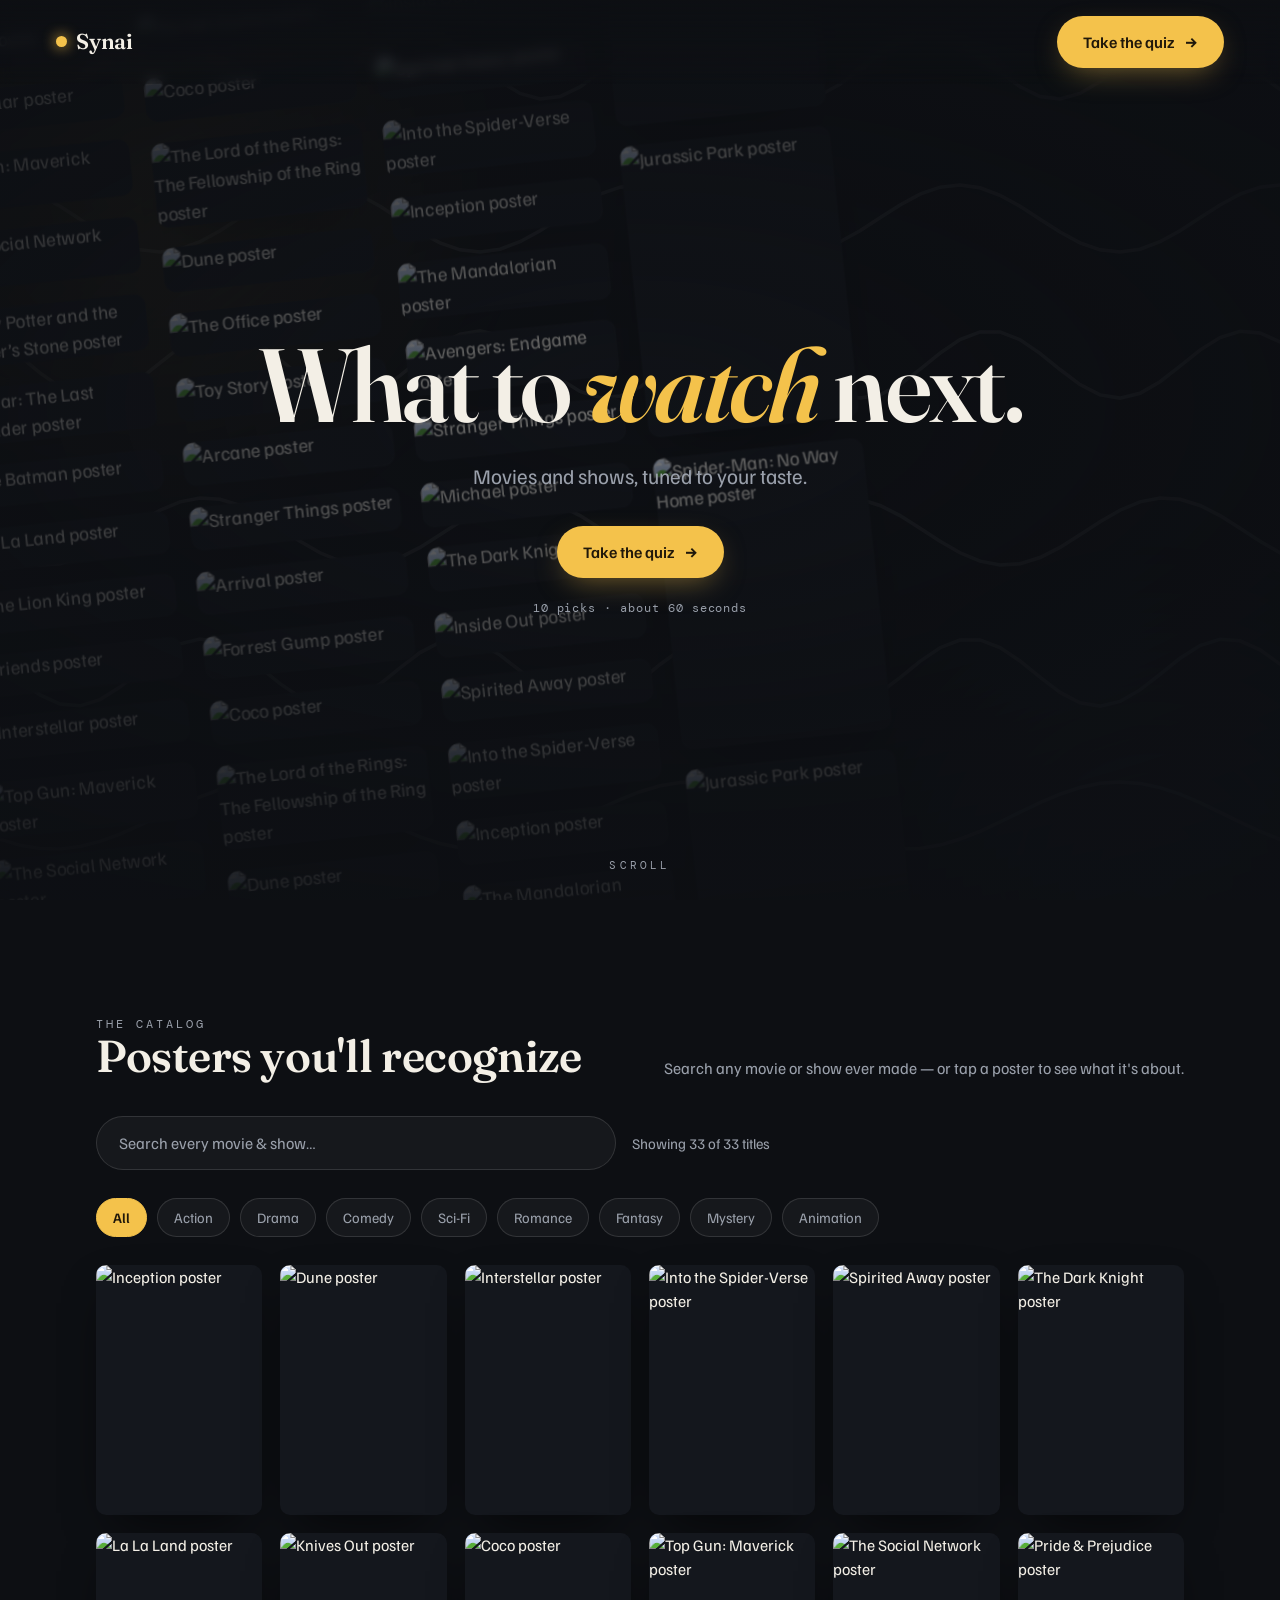
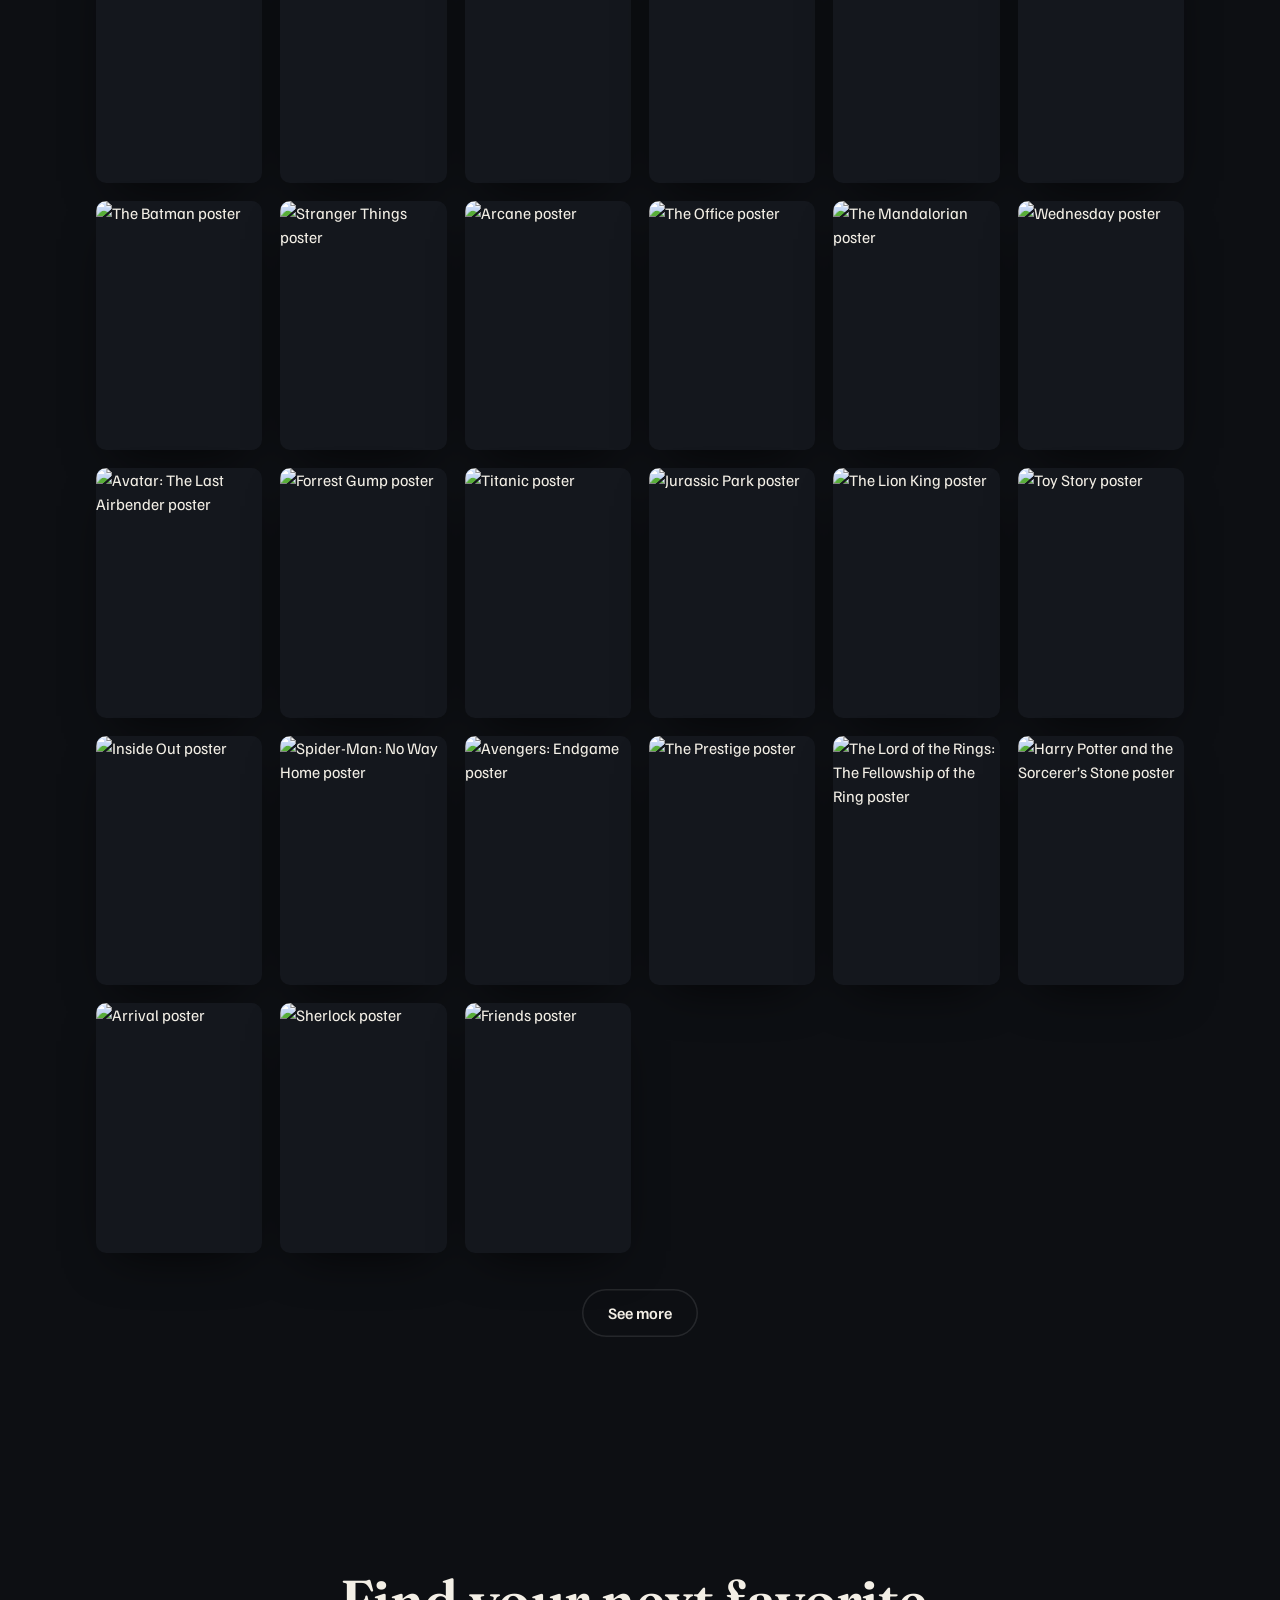
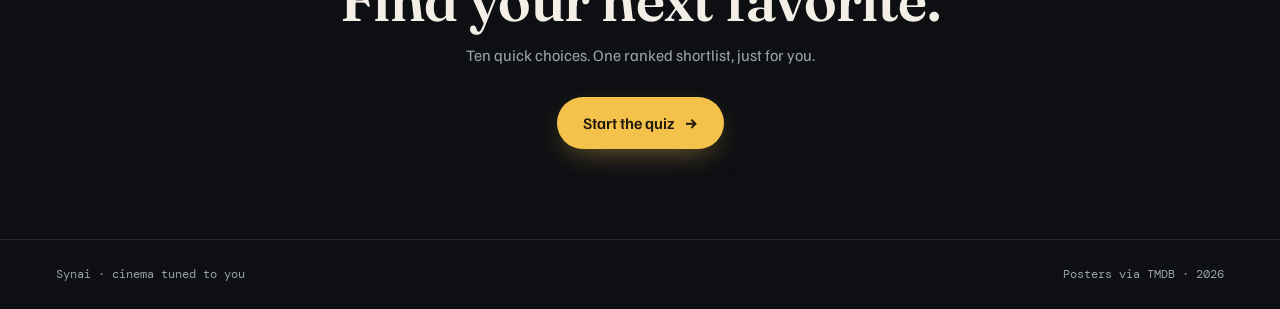
==== commit 92f30abc: "Go live with TMDB catalog, family controls, and richer detail popups - Replace the static 80-title c" ====
--- a/index.html
+++ b/index.html
@@ -27,7 +27,6 @@
       <div class="wall" id="wall" aria-hidden="true"></div>
       <div class="hero-scrim" aria-hidden="true"></div>
       <div class="wrap hero-inner">
-        <p class="hero-mark">Synai</p>
         <h1>What to <em>watch</em> next.</h1>
         <p class="sub">Movies and shows, tuned to your taste.</p>
         <div class="hero-cta">
@@ -44,11 +43,20 @@
         <div class="gallery-head reveal">
           <div>
             <p class="eyebrow">The catalog</p>
-            <h2>Posters you'll recognize.</h2>
+            <h2>Posters you'll recognize</h2>
           </div>
-          <p>Pick between titles like these — Synai does the rest.</p>
+          <p>Search any movie or show ever made — or tap a poster to see what it's about.</p>
         </div>
+        <div class="catalog-search-row">
+          <input class="catalog-search" id="catalog-search" type="search" autocomplete="off"
+                 placeholder="Search every movie & show…" aria-label="Search the catalog" />
+          <span class="search-status" id="search-status" aria-live="polite"></span>
+        </div>
+        <div class="genre-filter" id="genre-filter" role="tablist" aria-label="Filter by genre"></div>
         <div class="poster-grid" id="poster-grid"></div>
+        <div class="see-more-row" id="see-more-row">
+          <button class="btn ghost" id="see-more" type="button">See more</button>
+        </div>
       </div>
     </section>
 
@@ -67,7 +75,30 @@
     <span>Posters via TMDB · 2026</span>
   </footer>
 
+  <!-- movie detail modal -->
+  <div class="modal" id="movie-modal" hidden>
+    <div class="modal-backdrop" data-close></div>
+    <div class="modal-card" role="dialog" aria-modal="true" aria-labelledby="m-title">
+      <button class="modal-close" type="button" data-close aria-label="Close">✕</button>
+      <img class="modal-poster" id="m-poster" alt="" width="500" height="750" />
+      <div class="modal-body">
+        <p class="m-meta" id="m-meta"></p>
+        <h3 id="m-title"></h3>
+        <p class="m-facts" id="m-facts"></p>
+        <div class="m-scores" id="m-scores"></div>
+        <div class="m-moods" id="m-moods"></div>
+        <p class="m-overview" id="m-overview"></p>
+        <p class="m-cast" id="m-cast"></p>
+        <p class="m-watch" id="m-watch"></p>
+        <p class="m-match" id="m-match"></p>
+      </div>
+    </div>
+  </div>
+
   <script src="assets/js/data.js"></script>
+  <script src="assets/js/curated.js"></script>
+  <script src="assets/js/tmdb.js"></script>
+  <script src="assets/js/modal.js"></script>
   <script src="assets/js/main.js"></script>
 </body>
 </html>
--- a/assets/css/styles.css
+++ b/assets/css/styles.css
@@ -55,6 +55,7 @@
 
 /* ---- soft reworked shapes: two quiet radial glows --------- */
 .scene { position: fixed; inset: 0; z-index: 0; overflow: hidden; pointer-events: none; }
+.squiggle { pointer-events: none; z-index: 0; }
 .glow { position: absolute; border-radius: 50%; filter: blur(40px); opacity: 0.5; will-change: transform; }
 .glow.g1 { width: 60vw; height: 60vw; left: -18vw; top: -16vw;
   background: radial-gradient(circle, rgba(244,194,75,0.30), transparent 65%); }
@@ -144,17 +145,50 @@
 .gallery-head { display: flex; align-items: flex-end; justify-content: space-between; gap: 20px; flex-wrap: wrap; margin-bottom: 36px; }
 .gallery-head h2 { font-size: clamp(1.8rem, 4vw, 2.8rem); }
 .gallery-head p { color: var(--muted); margin: 8px 0 0; }
+.catalog-search-row { display: flex; align-items: center; gap: 16px; flex-wrap: wrap; margin-bottom: 28px; }
+.catalog-search {
+  flex: 1 1 320px; max-width: 520px; font: inherit; color: var(--text);
+  background: rgba(255, 255, 255, 0.04); border: 1px solid rgba(255, 255, 255, 0.12);
+  border-radius: 999px; padding: 14px 22px; outline: none; transition: border-color .2s, background .2s;
+}
+.catalog-search::placeholder { color: var(--muted); }
+.catalog-search:focus { border-color: var(--accent); background: rgba(255, 255, 255, 0.06); }
+.search-status { color: var(--muted); font-size: 0.92rem; }
+.catalog-loading { color: var(--muted); padding: 40px 0; grid-column: 1 / -1; text-align: center; }
+.genre-filter { display: flex; flex-wrap: wrap; gap: 10px; margin-bottom: 28px; }
+.genre-chip {
+  font: inherit; font-size: 0.9rem; color: var(--muted); cursor: pointer;
+  background: rgba(255, 255, 255, 0.04); border: 1px solid rgba(255, 255, 255, 0.12);
+  border-radius: 999px; padding: 8px 16px; transition: color .18s, background .18s, border-color .18s;
+}
+.genre-chip:hover { color: #fff; border-color: rgba(255, 255, 255, 0.28); }
+.genre-chip.on { color: #20180a; background: var(--accent); border-color: var(--accent); font-weight: 600; }
+.see-more-row { display: flex; justify-content: center; margin-top: 36px; }
 .poster-grid { display: grid; grid-template-columns: repeat(6, 1fr); gap: clamp(10px, 1.4vw, 18px); }
-.tile { position: relative; border-radius: var(--r-poster); overflow: hidden; box-shadow: var(--shadow); aspect-ratio: 2/3; background: var(--bg-2); }
+.tile {
+  position: relative; display: block; padding: 0; border: none; cursor: pointer;
+  font: inherit; color: inherit; text-align: left;
+  border-radius: var(--r-poster); overflow: hidden; box-shadow: var(--shadow);
+  aspect-ratio: 2/3; background: var(--bg-2);
+}
 .tile img { width: 100%; height: 100%; object-fit: cover; transition: transform .4s ease; }
-.tile:hover img { transform: scale(1.06); }
-.tile figcaption {
+.tile:hover img, .tile:focus-visible img { transform: scale(1.06); }
+.tile:focus-visible { outline: 3px solid var(--accent); outline-offset: 3px; }
+.tile .t-info {
+  position: absolute; top: 8px; right: 8px; z-index: 2;
+  width: 24px; height: 24px; border-radius: 50%;
+  display: grid; place-items: center; font-size: 0.8rem;
+  background: rgba(0,0,0,0.55); color: var(--text);
+  opacity: 0; transition: opacity .25s;
+}
+.tile:hover .t-info, .tile:focus-visible .t-info { opacity: 1; }
+.tile .t-cap {
   position: absolute; inset: auto 0 0 0; padding: 28px 12px 12px;
   font-family: var(--mono); font-size: 0.66rem; letter-spacing: 0.04em;
   background: linear-gradient(to top, rgba(0,0,0,0.85), transparent);
   opacity: 0; transition: opacity .25s; pointer-events: none;
 }
-.tile:hover figcaption { opacity: 1; }
+.tile:hover .t-cap, .tile:focus-visible .t-cap { opacity: 1; }
 
 /* ---- closing CTA ----------------------------------------- */
 .closer { text-align: center; padding: clamp(80px,14vh,150px) 0 clamp(60px,10vh,110px); }
@@ -179,6 +213,21 @@
 
 .matchup { display: grid; grid-template-columns: 1fr auto 1fr; gap: clamp(12px, 2.5vw, 26px); align-items: center; }
 .vs { font-family: var(--display); font-style: italic; font-size: 1.2rem; color: var(--muted); }
+
+/* mood / in-the-moment options */
+.opts { display: grid; grid-template-columns: repeat(auto-fit, minmax(160px, 1fr)); gap: clamp(10px, 1.6vw, 16px); max-width: 720px; margin: 0 auto; }
+.opt {
+  cursor: pointer; text-align: left; font: inherit; color: inherit;
+  background: var(--bg-2); border: 1.5px solid var(--line); border-radius: var(--r-card);
+  padding: 22px 20px; min-height: 108px;
+  display: flex; flex-direction: column; justify-content: center; gap: 5px;
+  transition: transform .16s ease, border-color .16s ease, background .16s;
+}
+.opt:hover { transform: translateY(-4px); border-color: rgba(255,255,255,0.3); background: var(--bg-3); }
+.opt:focus-visible { outline: 3px solid var(--accent); outline-offset: 3px; }
+.opt.chosen { border-color: var(--accent); background: var(--bg-3); }
+.opt-label { font-family: var(--display); font-weight: 600; font-size: 1.15rem; line-height: 1.1; }
+.opt-sub { font-family: var(--mono); font-size: 0.72rem; color: var(--muted); }
 .pick {
   position: relative; border: 2px solid transparent; cursor: pointer; padding: 0;
   border-radius: var(--r-card); overflow: hidden; background: var(--bg-2);
@@ -215,20 +264,85 @@
 .taste-pill b { color: var(--accent); font-weight: 500; }
 
 .rec-grid { display: grid; grid-template-columns: repeat(4, 1fr); gap: clamp(12px,1.6vw,18px); }
-.rec { position: relative; border-radius: var(--r-card); overflow: hidden; aspect-ratio: 2/3; background: var(--bg-2); box-shadow: var(--shadow); animation: rise .5s backwards; }
+.rec {
+  position: relative; display: block; padding: 0; border: none; cursor: pointer;
+  font: inherit; color: inherit; text-align: left;
+  border-radius: var(--r-card); overflow: hidden; aspect-ratio: 2/3;
+  background: var(--bg-2); box-shadow: var(--shadow); animation: rise .5s backwards;
+  transition: transform .16s ease;
+}
+.rec:hover { transform: translateY(-4px); }
+.rec:focus-visible { outline: 3px solid var(--accent); outline-offset: 3px; }
 .rec img { width: 100%; height: 100%; object-fit: cover; }
 .rec .r-rank { position: absolute; top: 10px; left: 10px; z-index: 2; font-family: var(--display); font-weight: 600; font-size: 0.95rem; min-width: 28px; height: 28px; padding: 0 7px; border-radius: 100px; background: var(--accent); color: #20180a; display: grid; place-items: center; }
+.rec .r-info { position: absolute; top: 12px; right: 10px; z-index: 2; font-size: 0.85rem; color: var(--text); opacity: 0; transition: opacity .25s; }
+.rec:hover .r-info, .rec:focus-visible .r-info { opacity: 1; }
 .rec figcaption { position: absolute; inset: auto 0 0 0; z-index: 2; padding: 36px 12px 12px; background: linear-gradient(to top, rgba(0,0,0,0.92) 12%, transparent); }
 .rec .r-title { font-family: var(--display); font-weight: 600; font-size: 1rem; line-height: 1.06; }
 .rec .r-match { font-family: var(--mono); font-size: 0.66rem; color: var(--accent); margin-top: 4px; }
 .results-cta { text-align: center; margin-top: 42px; display: flex; gap: 12px; justify-content: center; flex-wrap: wrap; }
 
 /* ============================================================
+   Movie detail modal
+   ============================================================ */
+.modal { position: fixed; inset: 0; z-index: 100; display: grid; place-items: center; padding: var(--gutter); }
+.modal[hidden] { display: none; }
+.modal-backdrop { position: absolute; inset: 0; background: rgba(6,8,11,0.74); backdrop-filter: blur(6px); opacity: 0; transition: opacity .25s; }
+.modal.open .modal-backdrop { opacity: 1; }
+.modal-card {
+  position: relative; z-index: 2; display: grid; grid-template-columns: 0.62fr 1fr;
+  gap: clamp(18px, 3vw, 30px); align-items: start;
+  max-width: 720px; width: 100%; max-height: 88vh; overflow: auto;
+  background: var(--bg-2); border: 1px solid var(--line); border-radius: 22px;
+  padding: clamp(18px, 3vw, 30px);
+  box-shadow: 0 40px 100px -30px rgba(0,0,0,0.85);
+  transform: translateY(16px) scale(0.98); opacity: 0;
+  transition: transform .28s cubic-bezier(.2,.7,.2,1), opacity .28s;
+}
+.modal.open .modal-card { transform: none; opacity: 1; }
+.modal-poster { width: 100%; border-radius: var(--r-poster); aspect-ratio: 2/3; object-fit: cover; box-shadow: var(--shadow); }
+.modal-close {
+  position: absolute; top: 12px; right: 12px; z-index: 3;
+  width: 34px; height: 34px; border-radius: 50%; border: 1px solid var(--line);
+  background: rgba(0,0,0,0.4); color: var(--text); cursor: pointer; font-size: 0.85rem;
+  display: grid; place-items: center; transition: background .15s, transform .15s;
+}
+.modal-close:hover { background: rgba(0,0,0,0.7); transform: rotate(90deg); }
+.modal-close:focus-visible { outline: 3px solid var(--accent); outline-offset: 2px; }
+.modal-body { padding-top: 4px; }
+.modal-body .m-meta { font-family: var(--mono); font-size: 0.72rem; letter-spacing: 0.1em; text-transform: uppercase; color: var(--muted); margin: 0 0 8px; }
+.m-rating { display: inline-block; padding: 1px 7px; border-radius: 5px; border: 1px solid var(--line); color: var(--text); letter-spacing: 0.06em; }
+.modal-body h3 { font-size: clamp(1.5rem, 3vw, 2rem); }
+.m-facts { font-family: var(--mono); font-size: 0.74rem; letter-spacing: 0.02em; color: var(--text); margin: 8px 0 0; }
+.m-scores { display: flex; flex-wrap: wrap; gap: 10px; margin: 14px 0 0; }
+.m-score { display: inline-flex; align-items: center; gap: 6px; font-family: var(--mono); font-size: 0.82rem; font-weight: 500;
+  padding: 5px 12px; border-radius: 100px; background: var(--bg-3); border: 1px solid var(--line); color: var(--text); }
+.m-score-ico { font-size: 0.95rem; line-height: 1; }
+.m-score-lbl { color: var(--muted); font-size: 0.72rem; letter-spacing: 0.02em; }
+.m-score.fresh { color: #ff6b57; border-color: rgba(255,107,87,0.4); }
+.m-score.rotten { color: #8fae6b; border-color: rgba(143,174,107,0.4); }
+.m-moods { display: flex; flex-wrap: wrap; gap: 7px; margin: 14px 0; }
+.m-cast, .m-watch { display: flex; flex-direction: column; gap: 3px; font-size: 0.92rem; line-height: 1.4; color: #cfd3cb; margin: 14px 0 0; }
+.m-watch { margin-top: 12px; }
+.m-list-label { font-family: var(--mono); font-size: 0.64rem; text-transform: uppercase; letter-spacing: 0.14em; color: var(--muted); margin-bottom: 3px; }
+.m-list-item { color: #cfd3cb; }
+.m-watch-link { color: var(--accent); text-decoration: none; font-size: 0.84rem; margin-top: 2px; }
+.m-watch-link:hover { text-decoration: underline; }
+.m-mood { font-family: var(--mono); font-size: 0.66rem; letter-spacing: 0.06em; padding: 5px 11px; border-radius: 100px; background: rgba(244,194,75,0.12); color: var(--accent); border: 1px solid rgba(244,194,75,0.3); }
+.m-overview { color: #d7d3c8; font-size: 1rem; line-height: 1.6; margin: 12px 0 0; }
+.m-match { font-family: var(--mono); font-size: 0.78rem; color: var(--accent); margin: 16px 0 0; }
+
+/* ============================================================
    Responsive
    ============================================================ */
 @media (max-width: 1000px) { .poster-grid { grid-template-columns: repeat(4, 1fr); } }
 @media (max-width: 820px) {
   .rec-grid { grid-template-columns: repeat(2, 1fr); }
+}
+@media (max-width: 620px) {
+  .modal-card { grid-template-columns: 1fr; max-width: 380px; text-align: center; }
+  .modal-poster { max-width: 200px; margin: 0 auto; }
+  .m-moods { justify-content: center; }
 }
 @media (max-width: 560px) {
   .poster-grid { grid-template-columns: repeat(3, 1fr); }
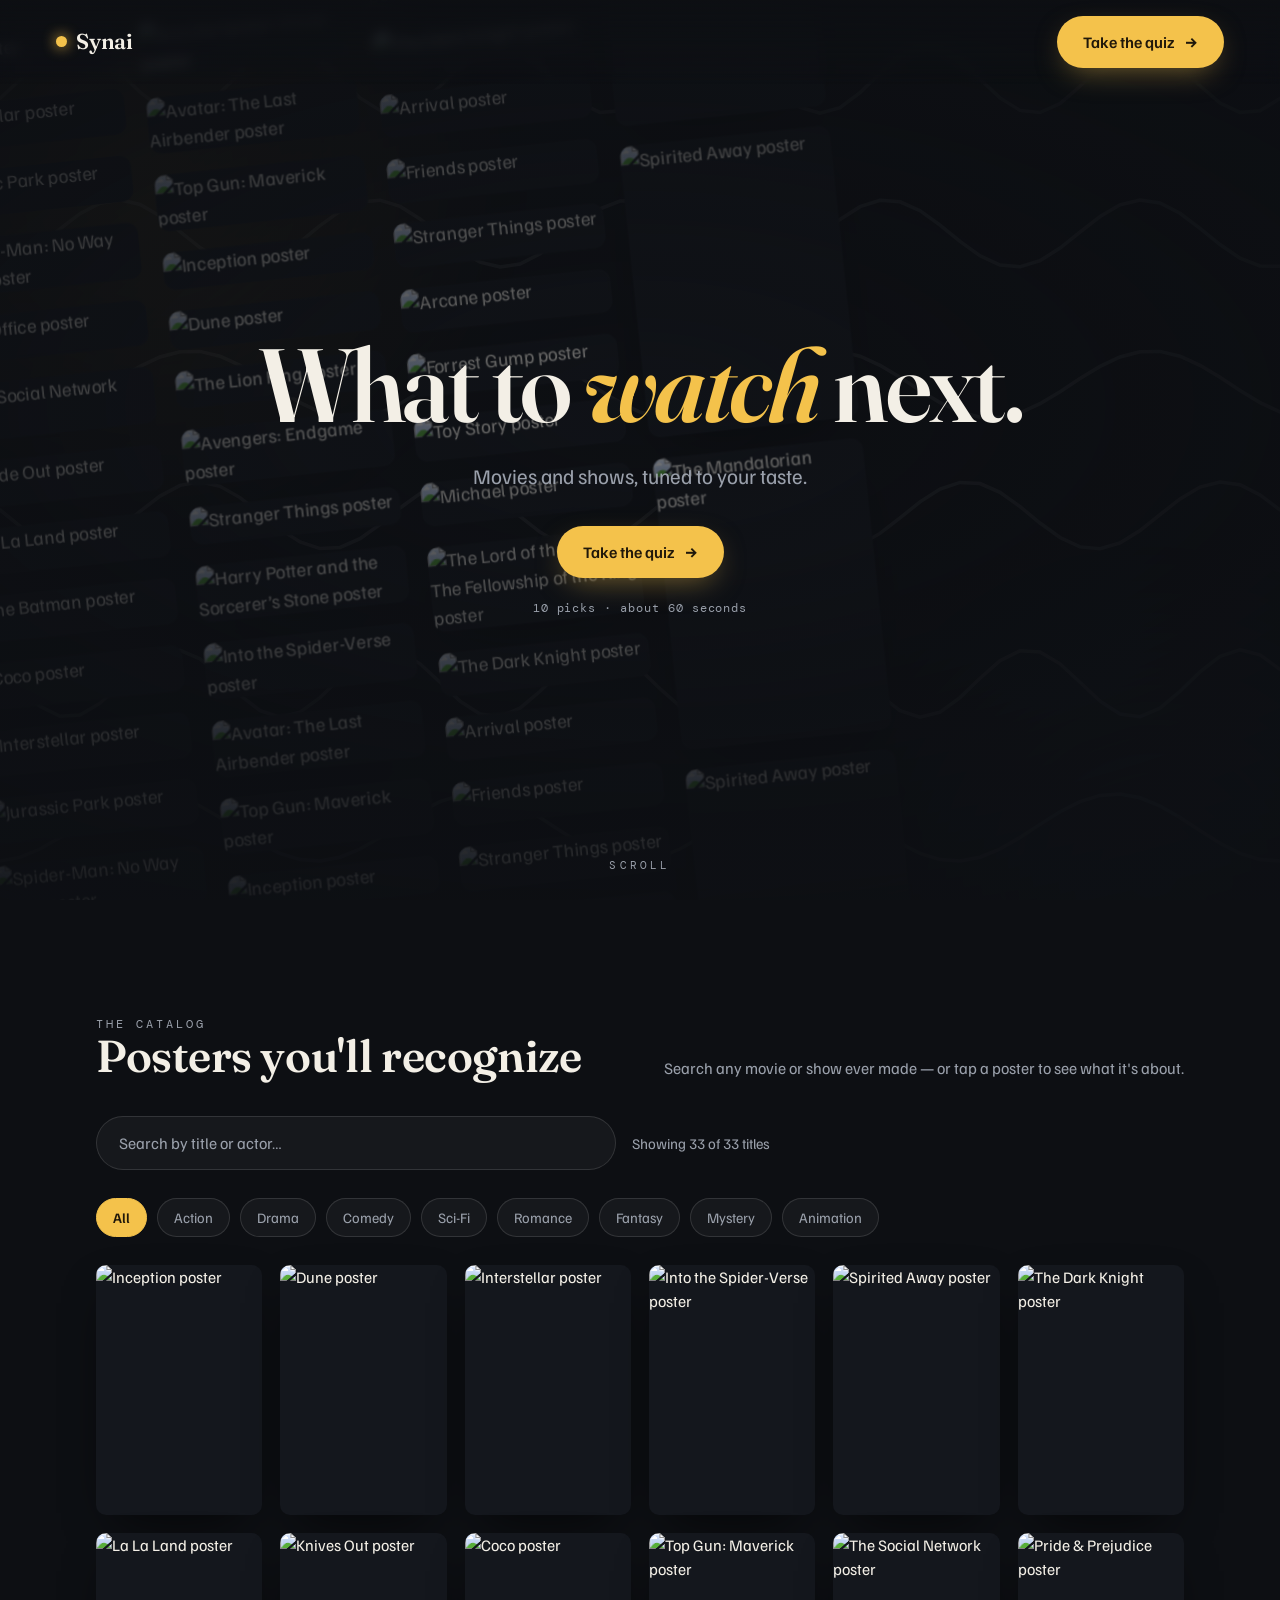
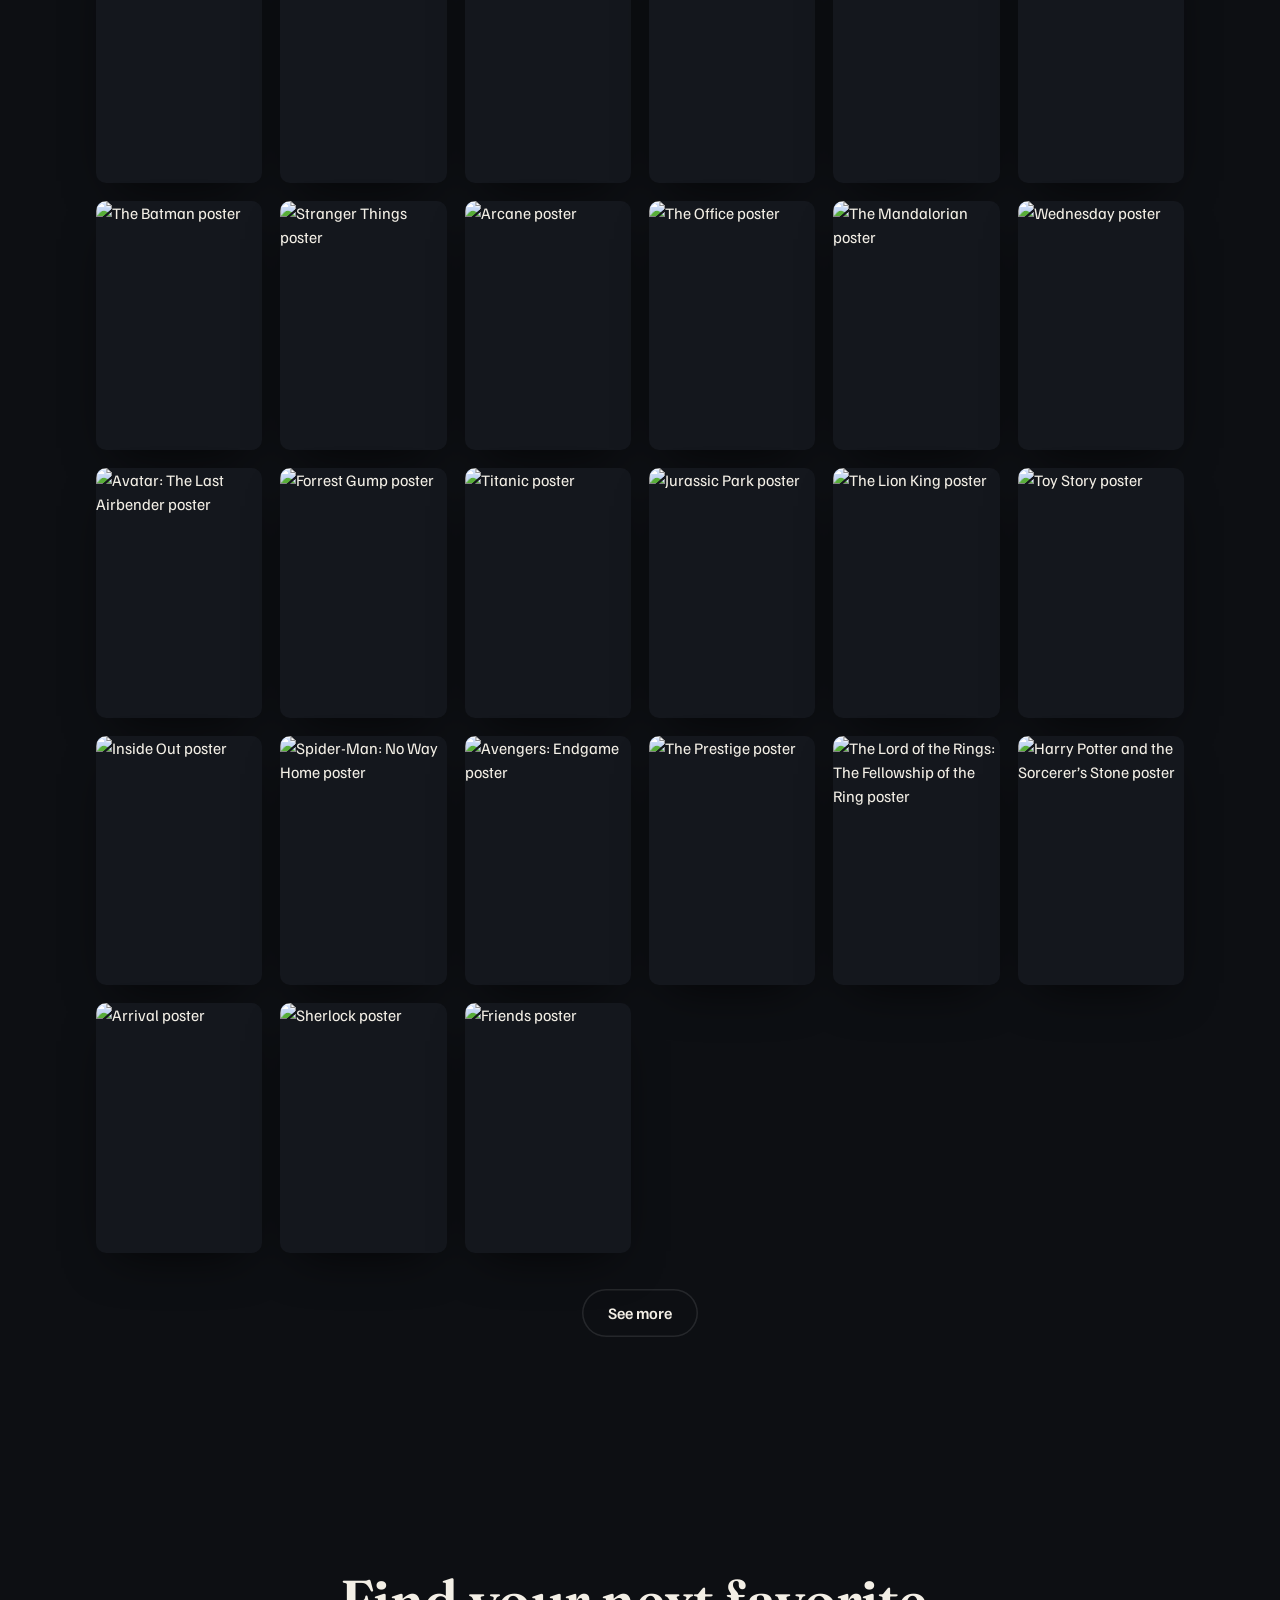
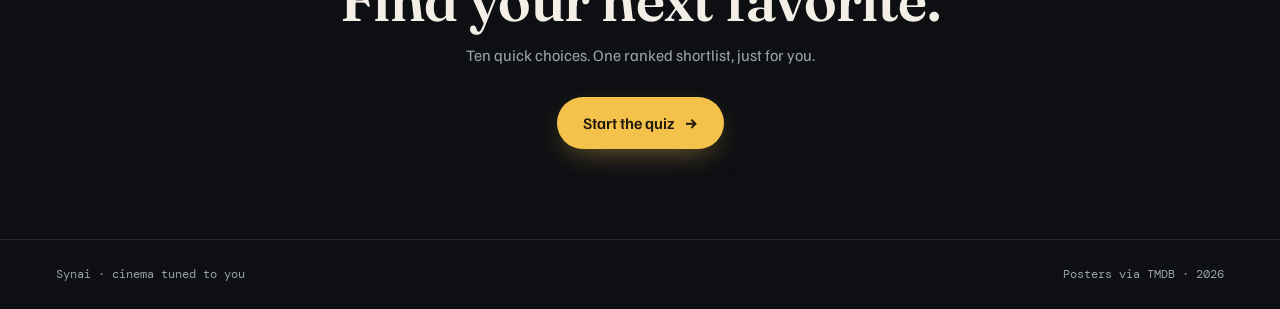
==== commit 34474e71: "Add actor search, genre picker, and sharper quiz questions - Search now resolves actors/actresses to" ====
--- a/index.html
+++ b/index.html
@@ -49,7 +49,7 @@
         </div>
         <div class="catalog-search-row">
           <input class="catalog-search" id="catalog-search" type="search" autocomplete="off"
-                 placeholder="Search every movie & show…" aria-label="Search the catalog" />
+                 placeholder="Search by title or actor…" aria-label="Search the catalog by title or actor" />
           <span class="search-status" id="search-status" aria-live="polite"></span>
         </div>
         <div class="genre-filter" id="genre-filter" role="tablist" aria-label="Filter by genre"></div>
--- a/assets/css/styles.css
+++ b/assets/css/styles.css
@@ -216,6 +216,18 @@
 
 /* mood / in-the-moment options */
 .opts { display: grid; grid-template-columns: repeat(auto-fit, minmax(160px, 1fr)); gap: clamp(10px, 1.6vw, 16px); max-width: 720px; margin: 0 auto; }
+/* multi-select genre picker */
+.genre-pick { max-width: 720px; margin: 0 auto; }
+.gp-grid { display: flex; flex-wrap: wrap; justify-content: center; gap: 10px; margin-bottom: 26px; }
+.gp-chip {
+  font: inherit; font-size: 0.92rem; color: var(--text); cursor: pointer;
+  background: var(--bg-2); border: 1.5px solid var(--line); border-radius: 100px;
+  padding: 10px 18px; transition: border-color .15s, background .15s, transform .1s;
+}
+.gp-chip:hover { border-color: rgba(255,255,255,0.3); transform: translateY(-2px); }
+.gp-chip.on { background: var(--accent); border-color: var(--accent); color: #20180a; font-weight: 600; }
+.gp-chip:focus-visible { outline: 3px solid var(--accent); outline-offset: 3px; }
+.gp-next { display: block; margin: 0 auto; }
 .opt {
   cursor: pointer; text-align: left; font: inherit; color: inherit;
   background: var(--bg-2); border: 1.5px solid var(--line); border-radius: var(--r-card);
